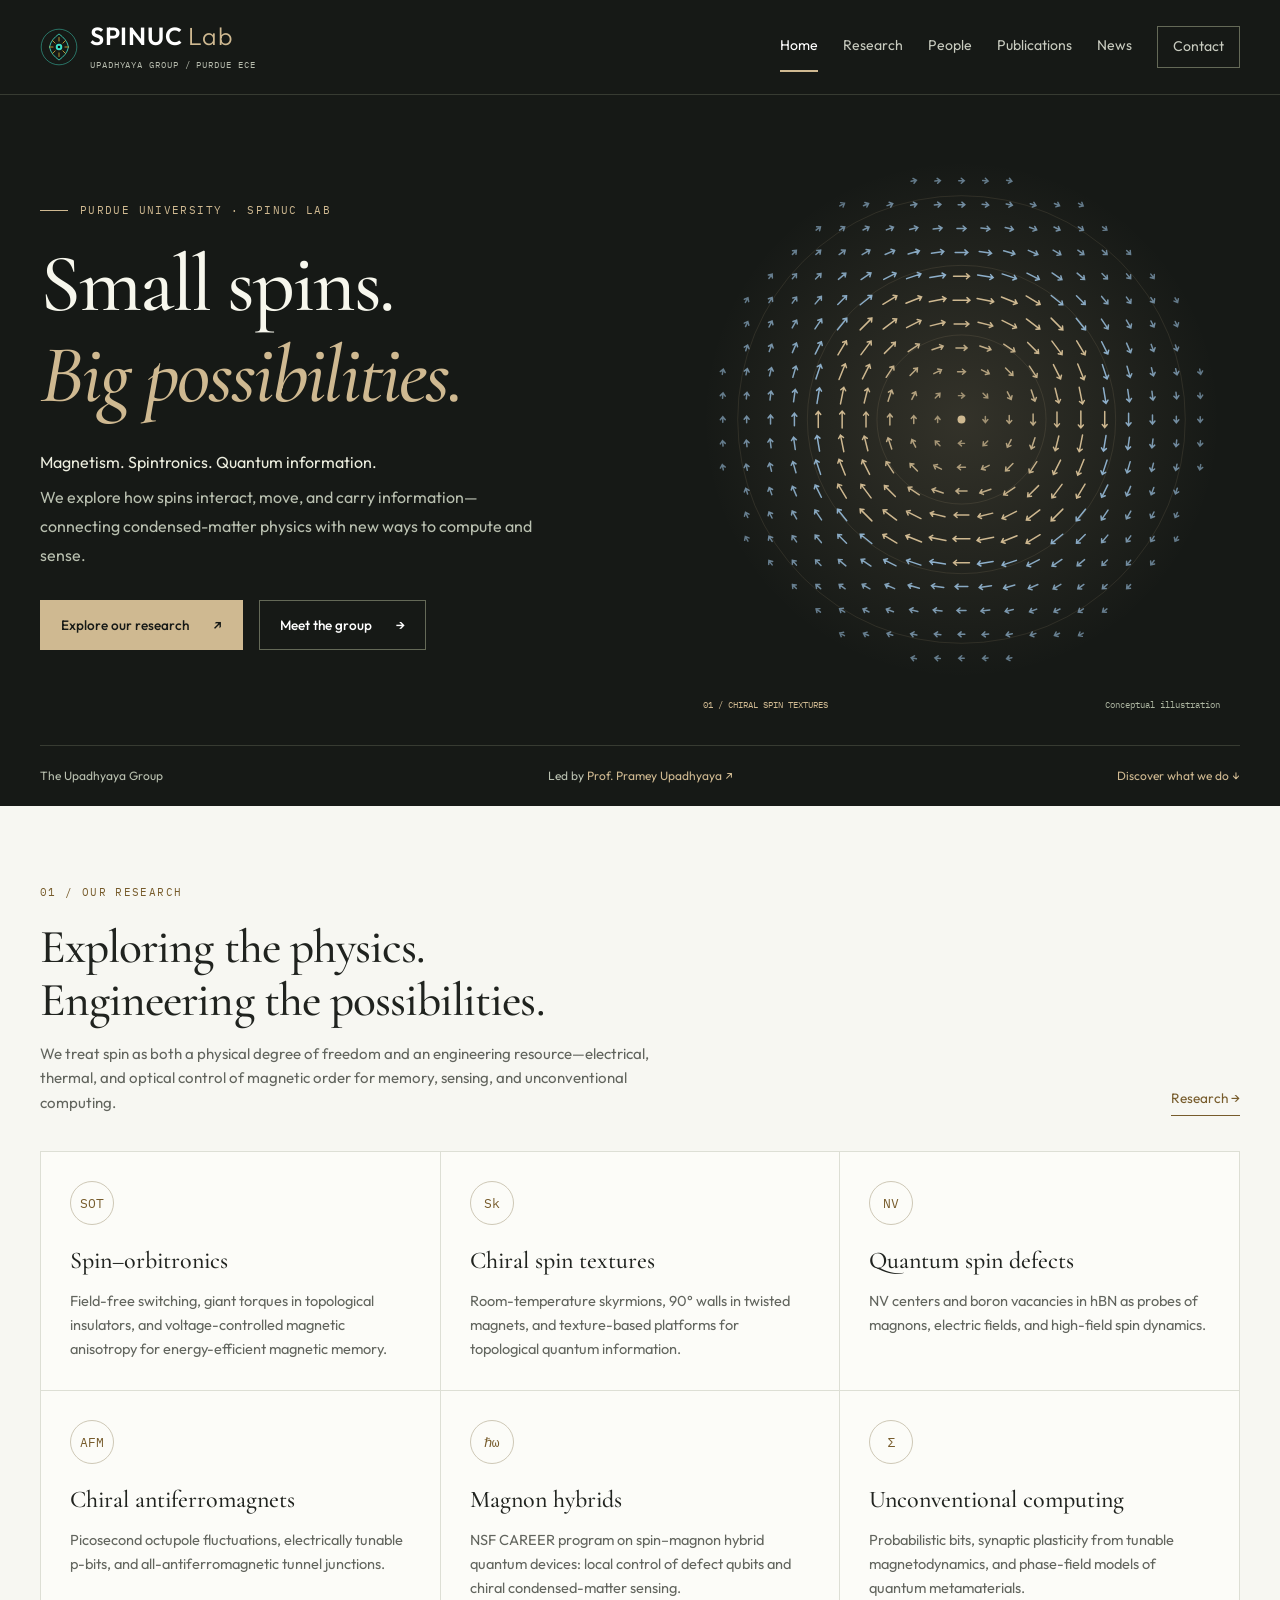
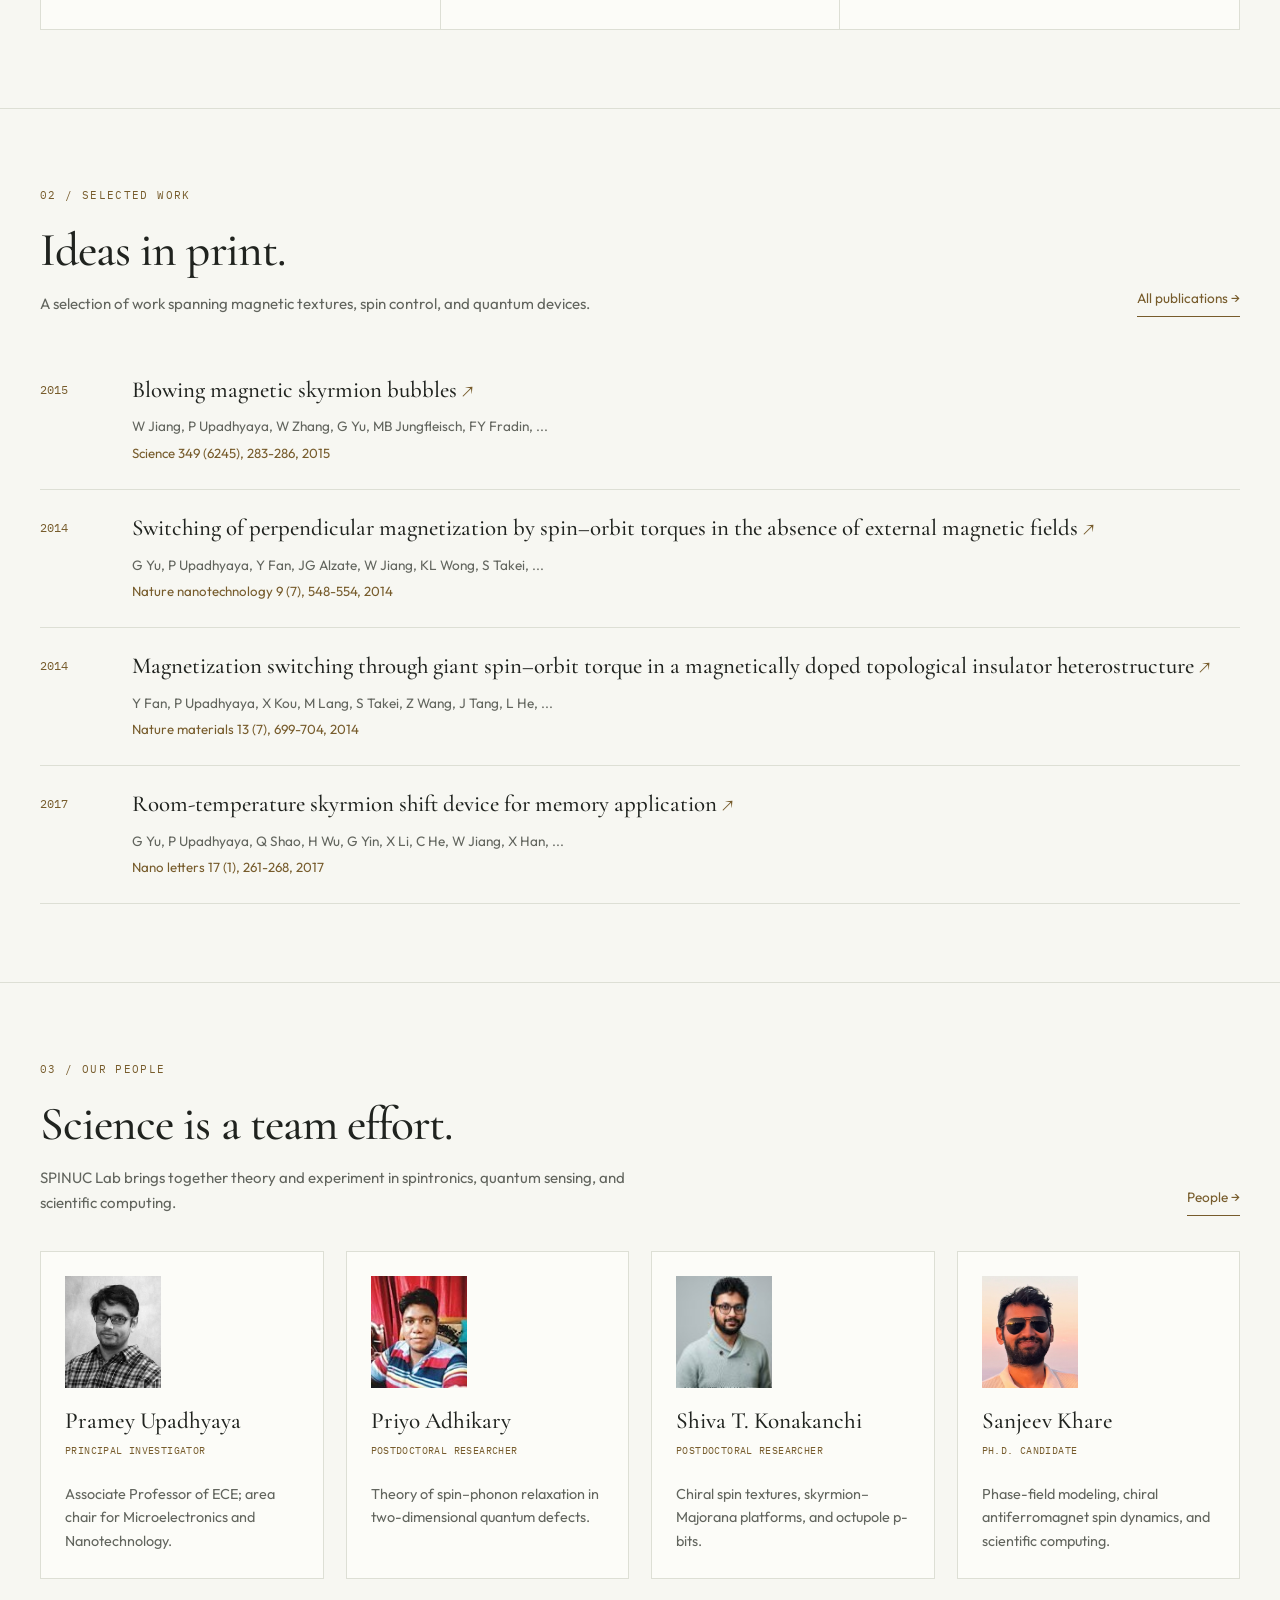
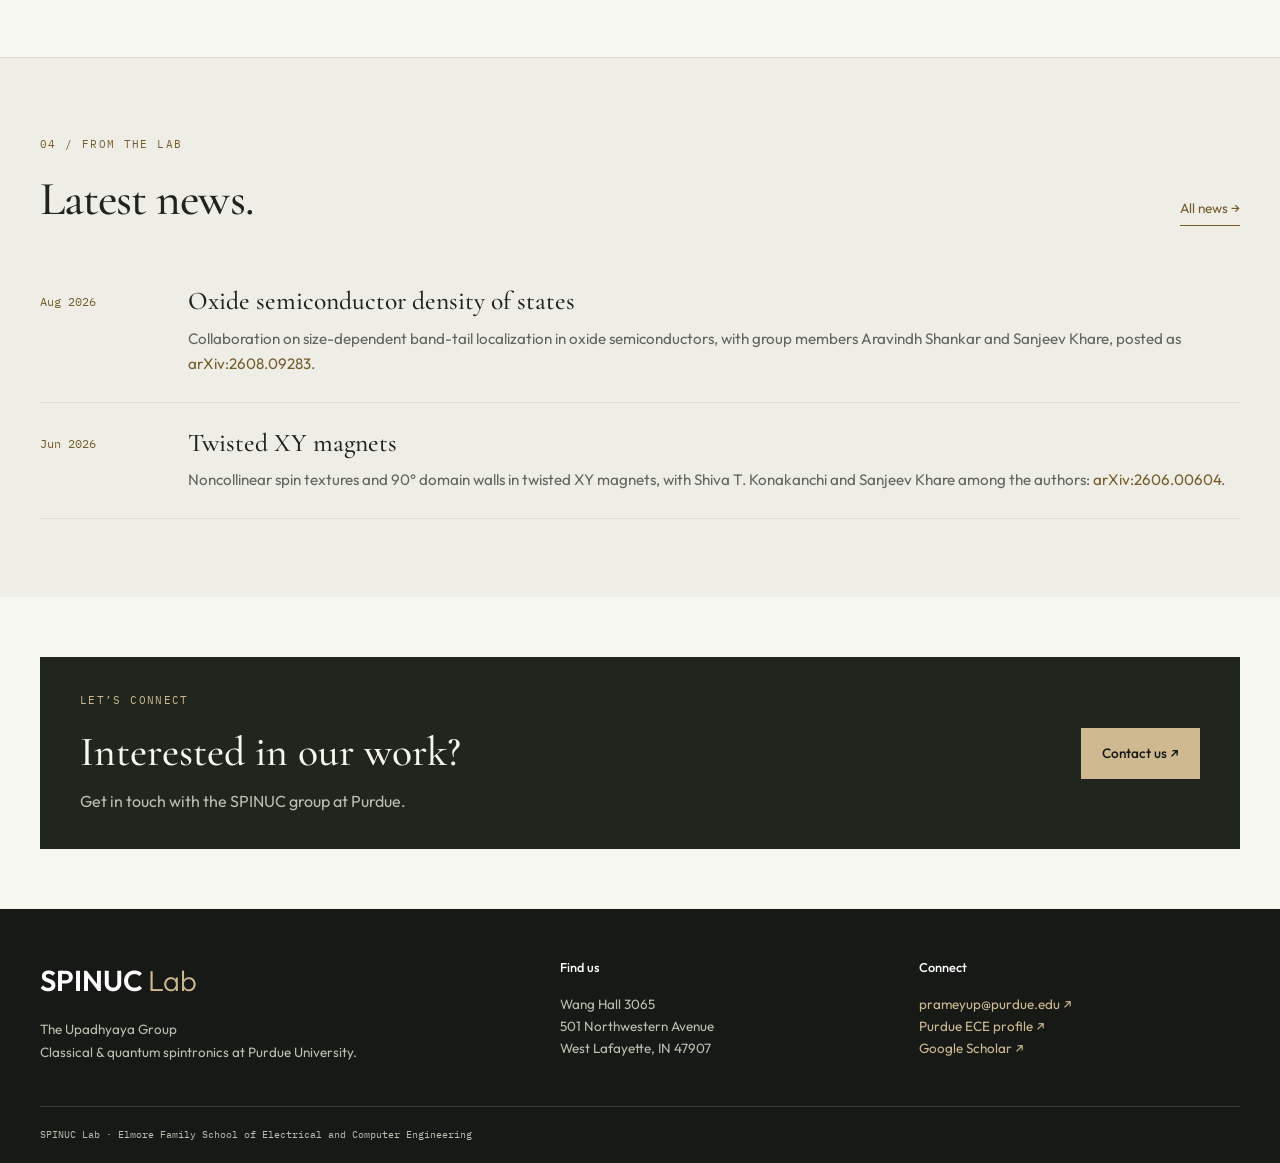
==== index.html @ d47f5a8d "Initial commit" ====
<!DOCTYPE html>
<html lang="en">
<head>
  <meta charset="UTF-8">
  <meta name="viewport" content="width=device-width, initial-scale=1">
  <title>SPINUC Lab · Quantum Spintronics | Purdue ECE</title>
  <meta name="description" content="SPINUC Lab, the research group of Prof. Pramey Upadhyaya at Purdue ECE: magnetism, classical and quantum spintronics, and next-generation information processing.">
  <link rel="icon" href="assets/img/favicon.svg" type="image/svg+xml">
  <link rel="preconnect" href="https://fonts.googleapis.com">
  <link rel="preconnect" href="https://fonts.gstatic.com" crossorigin>
  <link href="https://fonts.googleapis.com/css2?family=Cormorant+Garamond:ital,wght@0,500;0,600;1,500&family=IBM+Plex+Mono:wght@400;500&family=Outfit:wght@300;400;500;600&display=swap" rel="stylesheet">
  <link rel="stylesheet" href="assets/css/style.css">
</head>
<body>
  <a class="skip" href="#main">Skip to content</a>
  <header id="site-header" class="site-header"><nav class="nav" aria-label="Primary"><a class="brand" href="index.html" aria-label="SPINUC Lab home"><img src="assets/img/logo.svg" alt="" width="38" height="38"><span class="brand-text"><strong>SPINUC <span>Lab</span></strong><small>UPADHYAYA GROUP / PURDUE ECE</small></span></a><button class="nav-toggle" type="button" aria-label="Open menu" aria-controls="primary-links" aria-expanded="false" hidden>Menu <span aria-hidden="true">☰</span></button><ul id="primary-links" class="nav-links"><li><a href="index.html" class="active" aria-current="page">Home</a></li><li><a href="research.html">Research</a></li><li><a href="people.html">People</a></li><li><a href="publications.html">Publications</a></li><li><a href="news.html">News</a></li><li><a href="contact.html">Contact</a></li></ul></nav></header>

  <main id="main">
    <div class="hero-shell">
      <div class="wrap hero">
        <div class="hero-copy">
          <p class="kicker"><span class="kicker-line"></span> PURDUE UNIVERSITY · SPINUC LAB</p>
          <h1>Small spins.<br><em>Big possibilities.</em></h1>
          <p class="hero-subtitle">Magnetism. Spintronics. Quantum information.</p>
          <p class="lede">We explore how spins interact, move, and carry information—connecting condensed-matter physics with new ways to compute and sense.</p>
          <div class="hero-actions"><a class="btn btn-gold" href="research.html">Explore our research <span aria-hidden="true">↗</span></a><a class="btn btn-ghost" href="people.html">Meet the group <span aria-hidden="true">→</span></a></div>
        </div>
        <figure class="spin-figure"><img src="assets/img/spin-texture.svg" alt="" width="560" height="560"><figcaption><span>01 / CHIRAL SPIN TEXTURES</span><span>Conceptual illustration</span></figcaption></figure>
      </div>
      <div class="wrap hero-foot"><span>The Upadhyaya Group</span><span>Led by <a href="people.html">Prof. Pramey Upadhyaya ↗</a></span><a href="#directions">Discover what we do ↓</a></div>
    </div>

    <section id="directions">
      <div class="wrap">
        <div class="section-head">
          <div>
            <p class="kicker">01 / OUR RESEARCH</p><h2>Exploring the physics.<br>Engineering the possibilities.</h2>
            <p>We treat spin as both a physical degree of freedom and an engineering resource—electrical, thermal, and optical control of magnetic order for memory, sensing, and unconventional computing.</p>
          </div>
          <a href="research.html">Research →</a>
        </div>
        <div class="cards">
          <article class="card">
            <div class="icon-spin">SOT</div>
            <h3>Spin–orbitronics</h3>
            <p>Field-free switching, giant torques in topological insulators, and voltage-controlled magnetic anisotropy for energy-efficient magnetic memory.</p>
          </article>
          <article class="card">
            <div class="icon-spin">Sk</div>
            <h3>Chiral spin textures</h3>
            <p>Room-temperature skyrmions, 90° walls in twisted magnets, and texture-based platforms for topological quantum information.</p>
          </article>
          <article class="card">
            <div class="icon-spin">NV</div>
            <h3>Quantum spin defects</h3>
            <p>NV centers and boron vacancies in hBN as probes of magnons, electric fields, and high-field spin dynamics.</p>
          </article>
          <article class="card">
            <div class="icon-spin">AFM</div>
            <h3>Chiral antiferromagnets</h3>
            <p>Picosecond octupole fluctuations, electrically tunable p-bits, and all-antiferromagnetic tunnel junctions.</p>
          </article>
          <article class="card">
            <div class="icon-spin">ℏω</div>
            <h3>Magnon hybrids</h3>
            <p>NSF CAREER program on spin–magnon hybrid quantum devices: local control of defect qubits and chiral condensed-matter sensing.</p>
          </article>
          <article class="card">
            <div class="icon-spin">Σ</div>
            <h3>Unconventional computing</h3>
            <p>Probabilistic bits, synaptic plasticity from tunable magnetodynamics, and phase-field models of quantum metamaterials.</p>
          </article>
        </div>
      </div>
    </section>

    <section>
      <div class="wrap">
        <div class="section-head">
          <div>
            <p class="kicker">02 / SELECTED WORK</p><h2>Ideas in print.</h2>
            <p>A selection of work spanning magnetic textures, spin control, and quantum devices.</p>
          </div>
          <a href="publications.html">All publications →</a>
        </div>
        <div id="featured-pubs"></div><noscript><p><a href="https://scholar.google.com/citations?user=DYFmIkUAAAAJ&amp;hl=en">Read publications on Google Scholar ↗</a></p></noscript>
      </div>
    </section>

    <section>
      <div class="wrap">
        <div class="section-head">
          <div>
            <p class="kicker">03 / OUR PEOPLE</p><h2>Science is a team effort.</h2>
            <p>SPINUC Lab brings together theory and experiment in spintronics, quantum sensing, and scientific computing.</p>
          </div>
          <a href="people.html">People →</a>
        </div>
        <div class="people-grid">
          <article class="person">
            <div class="avatar"><img src="assets/img/people/pramey-upadhyaya.jpg" alt="Pramey Upadhyaya" loading="lazy" width="320" height="320"></div>
            <h3>Pramey Upadhyaya</h3>
            <div class="role">Principal investigator</div>
            <p>Associate Professor of ECE; area chair for Microelectronics and Nanotechnology.</p>
          </article>
          <article class="person">
            <div class="avatar"><img src="assets/img/people/priyo-adhikary.jpg" alt="Priyo Adhikary" loading="lazy" width="320" height="320"></div>
            <h3>Priyo Adhikary</h3>
            <div class="role">Postdoctoral researcher</div>
            <p>Theory of spin–phonon relaxation in two-dimensional quantum defects.</p>
          </article>
          <article class="person">
            <div class="avatar"><img src="assets/img/people/shiva-konakanchi.jpg" alt="Shiva T. Konakanchi" loading="lazy" width="320" height="320"></div>
            <h3>Shiva T. Konakanchi</h3>
            <div class="role">Postdoctoral researcher</div>
            <p>Chiral spin textures, skyrmion–Majorana platforms, and octupole p-bits.</p>
          </article>
          <article class="person">
        <div class="avatar"><img src="assets/img/people/sanjeev-khare.jpg" alt="Sanjeev Khare" loading="lazy" width="320" height="320"></div>
        <h3>Sanjeev Khare</h3>
        <div class="role">Ph.D. candidate</div>
        <p>Phase-field modeling, chiral antiferromagnet spin dynamics, and scientific computing.</p>
      </article>
        </div>
      </div>
    </section>
    <section class="news-section"><div class="wrap"><div class="section-head"><div><p class="kicker">04 / FROM THE LAB</p><h2>Latest news.</h2></div><a href="news.html">All news →</a></div><div class="timeline"><article class="news-item">
        <time datetime="2026-08">Aug 2026</time>
        <div>
          <h3>Oxide semiconductor density of states</h3>
          <p>Collaboration on size-dependent band-tail localization in oxide semiconductors, with group members Aravindh Shankar and Sanjeev Khare, posted as <a href="https://arxiv.org/abs/2608.09283" target="_blank" rel="noopener">arXiv:2608.09283</a>.</p>
        </div>
      </article><article class="news-item">
        <time datetime="2026-06">Jun 2026</time>
        <div>
          <h3>Twisted XY magnets</h3>
          <p>Noncollinear spin textures and 90° domain walls in twisted XY magnets, with Shiva T. Konakanchi and Sanjeev Khare among the authors: <a href="https://arxiv.org/abs/2606.00604" target="_blank" rel="noopener">arXiv:2606.00604</a>.</p>
        </div>
      </article></div></div></section>
    <div class="wrap contact-banner"><div><p class="kicker">LET’S CONNECT</p><h2>Interested in our work?</h2><p>Get in touch with the SPINUC group at Purdue.</p></div><a class="btn btn-gold" href="contact.html">Contact us ↗</a></div>
  </main>

  <footer id="site-footer" class="site-footer"><div class="wrap footer-grid"><div><a class="footer-brand" href="index.html">SPINUC<span>Lab</span></a><p>The Upadhyaya Group<br>Classical &amp; quantum spintronics at Purdue University.</p></div><div><h4>Find us</h4><p>Wang Hall 3065<br>501 Northwestern Avenue<br>West Lafayette, IN 47907</p></div><div><h4>Connect</h4><a href="mailto:prameyup@purdue.edu">prameyup@purdue.edu ↗</a><br><a href="https://engineering.purdue.edu/ECE/People/ptProfile?resource_id=182798">Purdue ECE profile ↗</a><br><a href="https://scholar.google.com/citations?user=DYFmIkUAAAAJ&amp;hl=en">Google Scholar ↗</a></div></div><div class="wrap footer-bottom">SPINUC Lab · Elmore Family School of Electrical and Computer Engineering</div></footer>
  <script src="assets/js/publications.js"></script>
  <script src="assets/js/site.js"></script>
  <script>
    document.addEventListener("DOMContentLoaded", () => {
      renderPublications("featured-pubs", { limit: 4, sort: "cited" });
    });
  </script>
</body>
</html>
---- assets/css/style.css ----
:root {
    --gold: #cfb991;
    --gold-dark: #775c2c;
    --ink: #20231f;
    --muted: #62655e;
    --paper: #f7f7f2;
    --line: #dddfd5;
    --font: 'Outfit', system-ui, sans-serif;
    --serif: 'Cormorant Garamond', Georgia, serif;
    --mono: 'IBM Plex Mono', monospace;
    --max: 1200px;
}
*, *::before, *::after { box-sizing: border-box; }
html { scroll-behavior: smooth; scroll-padding-top: 110px; }
body { margin: 0; background: var(--paper); color: var(--ink); font-family: var(--font); line-height: 1.65; }
img { display: block; max-width: 100%; }
a { color: var(--gold-dark); text-decoration: none; text-underline-offset: 4px; }
a:hover { text-decoration: underline; }
button, input, select { font: inherit; }
button { cursor: pointer; }
:focus-visible { outline: 3px solid #2875a0; outline-offset: 5px; }
.skip { position: fixed; top: 10px; left: 10px; padding: 10px 18px; background: var(--gold); color: #161916; z-index: 100; transform: translateY(-180%); }
.skip:focus { transform: none; }
.wrap { width: min(var(--max), calc(100% - 80px)); margin-inline: auto; }
.site-header { position: sticky; top: 0; z-index: 50; background: #161916; color: #fff; border-bottom: 1px solid #373b32; }
.nav { width: min(var(--max), calc(100% - 80px)); min-height: 94px; margin-inline: auto; display: flex; align-items: center; justify-content: space-between; gap: 24px; }
.brand { display: flex; gap: 12px; align-items: center; color: #fff; }
.brand:hover { text-decoration: none; }
.brand img { width: 38px; height: 38px; }
.brand-text { display: flex; flex-direction: column; }
.brand-text strong { font-size: 1.55rem; font-weight: 600; letter-spacing: .03em; line-height: 1.2; }
.brand-text strong span { color: var(--gold); font-weight: 300; }
.brand-text small { color: #b6bbad; font-family: var(--mono); font-size: .57rem; letter-spacing: .1em; margin-top: 7px; }
.nav-links { list-style: none; padding: 0; margin: 0; display: flex; align-items: center; gap: 25px; }
.nav-links a { display: block; padding: 12px 0; color: #c8cbbf; font-size: .88rem; border-bottom: 2px solid transparent; }
.nav-links a.active, .nav-links a:hover { color: #fff; border-bottom-color: var(--gold); text-decoration: none; }
.nav-links li:last-child a { border: 1px solid #646957; padding: 8px 15px; }
.nav-toggle { display: none; background: transparent; color: #fff; padding: 10px 12px; border: 1px solid #727765; gap: 12px; }
.hero-shell { background: #161916; color: #f7f7ed; }
.hero { display: grid; grid-template-columns: 1.12fr 1fr; align-items: center; gap: 20px; padding-top: 46px; padding-bottom: 34px; }
.kicker { font: .66rem/1.7 var(--mono); letter-spacing: .13em; color: var(--gold-dark); text-transform: uppercase; margin: 0 0 19px; }
.hero .kicker { color: var(--gold); display: flex; align-items: center; gap: 12px; }
.kicker-line { width: 28px; height: 1px; background: var(--gold); }
h1, h2, h3 { font-family: var(--serif); font-weight: 500; line-height: 1.12; }
.hero h1 { font-size: clamp(3.7rem, 6.4vw, 5.8rem); letter-spacing: -.025em; margin: 0 0 27px; }
.hero h1 em { color: var(--gold); font-weight: 500; }
.hero-subtitle { font-size: 1rem; margin-bottom: 8px; color: #edeedf; }
.lede { max-width: 46ch; color: #b9c0b0; font-size: 1rem; line-height: 1.8; margin: 0; }
.hero-actions { display: flex; flex-wrap: wrap; gap: 16px; margin-top: 30px; }
.btn { display: inline-flex; gap: 24px; align-items: center; justify-content: space-between; padding: 13px 20px; font-size: .85rem; font-weight: 500; border: 1px solid transparent; transition: background .15s; }
.btn:hover { text-decoration: none; }
.btn-gold { background: var(--gold); color: #161916; }
.btn-gold:hover { background: #e2cda6; color: #161916; }
.btn-ghost { border-color: #646957; color: #fff; }
.btn-ghost:hover { background: #2e3429; color: #fff; }
.spin-figure { margin: 0; position: relative; }
.spin-figure img { width: 100%; height: auto; }
.spin-figure figcaption { display: flex; justify-content: space-between; gap: 12px; font: .55rem/1.5 var(--mono); color: #acb5a0; padding: 0 20px; }
.spin-figure figcaption span:first-child { color: var(--gold); }
.hero-foot { display: flex; justify-content: space-between; gap: 20px; border-top: 1px solid #373b32; padding: 20px 0; color: #b9c0b0; font-size: .75rem; }
.hero-foot a { color: var(--gold); }
section { padding: 78px 0; }
section + section { border-top: 1px solid var(--line); }
.section-head { display: flex; align-items: flex-end; justify-content: space-between; gap: 32px; margin-bottom: 35px; }
.section-head h2 { font-size: clamp(2.2rem, 3.7vw, 3.2rem); margin: 0; letter-spacing: -.02em; }
.section-head p:not(.kicker) { max-width: 64ch; color: var(--muted); font-size: .94rem; margin-bottom: 0; }
.section-head > a { flex-shrink: 0; font-size: .85rem; border-bottom: 1px solid var(--gold-dark); padding-bottom: 6px; }
.cards { display: grid; grid-template-columns: repeat(3, 1fr); gap: 0; border-top: 1px solid var(--line); border-left: 1px solid var(--line); }
.card { padding: 29px; background: #fcfcf8; border: 1px solid var(--line); }
.cards .card { border-top: 0; border-left: 0; }
.icon-spin { display: grid; place-items: center; width: 44px; height: 44px; border: 1px solid #cec8b6; font: .8rem var(--mono); color: var(--gold-dark); margin-bottom: 23px; border-radius: 50%; }
.card h3 { font-size: 1.5rem; margin: 0 0 14px; }
.card p { font-size: .91rem; color: var(--muted); margin: 0; }
.people-grid { display: grid; grid-template-columns: repeat(3, 1fr); gap: 22px; }
#main:not(.wrap) .people-grid { grid-template-columns: repeat(4, 1fr); }
.person { padding: 24px; background: #fcfcf8; border: 1px solid var(--line); display: flex; flex-direction: column; }
.avatar { width: 96px; height: 112px; margin-bottom: 20px; overflow: hidden; background: #e8e5dc; display: grid; place-items: center; font: 2rem var(--serif); }
.avatar img { width: 100%; height: 100%; object-fit: cover; object-position: center 20%; }
.person h3 { font-size: 1.45rem; margin: 0 0 9px; }
.role { color: var(--gold-dark); font: .61rem/1.6 var(--mono); text-transform: uppercase; letter-spacing: .04em; margin-bottom: 10px; }
.person p { color: var(--muted); font-size: .9rem; flex: 1; margin-bottom: 0; }
.links { display: flex; flex-wrap: wrap; gap: 8px 15px; font-size: .8rem; margin-top: 20px; }
.pi-banner { display: grid; grid-template-columns: 190px 1fr; gap: 38px; background: #eeeee5; border: 1px solid var(--line); padding: 35px; margin: 25px 0 50px; align-items: start; }
.pi-banner .avatar { width: 190px; height: 230px; margin: 0; }
.pi-banner h2 { font-size: 2.3rem; }
.pi-banner p { font-size: .95rem; }
.meta { color: var(--muted); }
.page-hero { padding: 58px 0 35px; border-bottom: 1px solid var(--line); margin-bottom: 32px; }
.page-hero h1 { font-size: clamp(3rem, 5vw, 4.7rem); margin: 0 0 16px; letter-spacing: -.025em; }
.page-hero p:not(.kicker) { color: var(--muted); max-width: 75ch; }
.page-hero + section { padding-top: 12px; }
.group-label { font: .7rem var(--mono); color: var(--gold-dark); text-transform: uppercase; letter-spacing: .12em; margin: 40px 0 22px; }
.alumni { display: grid; gap: 15px; }
.alumni-item { padding: 25px; border: 1px solid var(--line); display: grid; grid-template-columns: 1fr auto; gap: 20px; background: #fcfcf8; }
.alumni-item h3 { font-size: 1.5rem; margin: 0 0 10px; }
.alumni-item p { color: var(--muted); font-size: .94rem; }
.when { font: .75rem var(--mono); color: var(--gold-dark); }
.publication-tools { display: grid; grid-template-columns: 1fr 170px 190px; gap: 18px; margin-bottom: 25px; }
.publication-tools label { display: block; font-size: .77rem; font-weight: 500; margin-bottom: 7px; }
.publication-tools input, .publication-tools select { width: 100%; padding: 12px; min-height: 48px; border: 1px solid #a4a999; background: #fcfcf8; color: var(--ink); border-radius: 0; }
.filters { display: flex; flex-wrap: wrap; gap: 8px; margin-bottom: 20px; }
.filter { padding: 9px 14px; border: 1px solid #a4a999; background: transparent; color: #55594e; font-size: .8rem; }
.filter.active { background: #20251d; color: #fff; border-color: #20251d; }
.filter:hover { border-color: var(--gold-dark); }
.result-count { color: var(--muted); font: .73rem var(--mono); }
.pub { display: grid; grid-template-columns: 72px 1fr; gap: 20px; border-bottom: 1px solid var(--line); padding: 24px 0; }
.year { font: .75rem/1.5 var(--mono); color: var(--gold-dark); padding-top: 5px; }
.pub h3 { font-size: 1.43rem; margin: 0 0 10px; line-height: 1.3; }
.pub h3 a { color: var(--ink); }
.pub-arrow { color: var(--gold-dark); white-space: nowrap; }
.authors { color: var(--muted); font-size: .85rem; }
.venue { color: var(--gold-dark); font-size: .83rem; margin-top: 5px; }
.empty-state { padding: 35px; background: #eeeee5; }
.empty-state h3 { margin-top: 0; }
.timeline { display: grid; }
.news-item { display: grid; grid-template-columns: 120px 1fr; gap: 28px; padding: 26px 0; border-bottom: 1px solid var(--line); }
.news-item time { font: .73rem var(--mono); color: var(--gold-dark); padding-top: 7px; }
.news-item h3 { font-size: 1.6rem; margin: 0 0 10px; }
.news-item p { margin: 0; font-size: .95rem; color: var(--muted); }
.news-section { background: #eeeeE6; }
.contact-banner { margin-block: 60px; padding: 35px 40px; display: flex; align-items: center; justify-content: space-between; gap: 25px; background: #20251d; color: #f7f7ed; }
.contact-banner .kicker { color: var(--gold); }
.contact-banner h2 { font-size: 2.6rem; margin: 0 0 12px; }
.contact-banner p:not(.kicker) { color: #b9c0b0; margin: 0; }
.contact-grid, .split { display: grid; grid-template-columns: 1fr 1fr; gap: 25px; }
.info-block { background: #fcfcf8; border: 1px solid var(--line); padding: 30px; }
.info-block h3 { font-size: 1.8rem; margin: 0 0 20px; }
.info-block p, .clean { color: var(--muted); font-size: .94rem; }
.clean { padding-left: 20px; }
.clean li { margin-bottom: 15px; }
.site-footer { background: #161916; color: #b9c0b0; margin-top: 60px; padding: 48px 0 0; font-size: .84rem; }
.footer-grid { display: grid; grid-template-columns: 1.5fr 1fr 1fr; gap: 38px; padding-bottom: 30px; }
.footer-brand { font-size: 1.8rem; color: #fff !important; font-weight: 600; }
.footer-brand span { color: var(--gold); font-weight: 300; margin-left: 5px; }
.site-footer h4 { color: #fff; font-weight: 500; font-size: .8rem; margin: 0 0 14px; }
.site-footer a { color: var(--gold); }
.footer-bottom { border-top: 1px solid #373b32; padding: 20px 0; font: .6rem/1.7 var(--mono); }
@media (max-width: 1100px) {
    .nav-links { gap: 17px; }
    .brand-text small { font-size: .5rem; }
    .hero h1 { font-size: 4.6rem; }
    #main:not(.wrap) .people-grid { grid-template-columns: repeat(2, 1fr); }
}
@media (max-width: 900px) {
    .wrap, .nav { width: calc(100% - 44px); }
    .nav { min-height: 80px; flex-wrap: wrap; gap: 0; }
    .nav-links { width: 100%; flex-wrap: wrap; padding: 12px 0; justify-content: flex-start; }
    .js .nav-toggle:not([hidden]) { display: flex; }
    .js .nav-links { display: none; }
    .js .nav-links.open { display: flex; flex-direction: column; align-items: stretch; gap: 0; }
    .nav-links a { padding: 12px; }
    .hero { grid-template-columns: 1fr 1fr; padding-top: 40px; gap: 0; }
    .hero h1 { font-size: 3.5rem; }
    .hero-subtitle { font-size: .92rem; }
    .lede { font-size: .94rem; }
    .spin-figure figcaption { flex-direction: column; }
    .hero-foot { font-size: .66rem; }
    .cards, .people-grid { grid-template-columns: repeat(2, 1fr); }
    .publication-tools { grid-template-columns: 1fr 1fr; }
    .search-field { grid-column: 1 / -1; }
    .pi-banner { grid-template-columns: 140px 1fr; gap: 25px; padding: 25px; }
    .pi-banner .avatar { width: 140px; height: 170px; }
}
@media (max-width: 600px) {
    .hero { grid-template-columns: 1fr; padding-top: 45px; padding-bottom: 25px; }
    .hero h1 { font-size: clamp(3rem, 11.5vw, 4rem); }
    .hero .kicker { font-size: .6rem; }
    .hero-actions { gap: 10px; }
    .btn { padding: 12px 15px; gap: 15px; }
    .spin-figure { max-width: 360px; width: 100%; margin: 15px auto 0; }
    .spin-figure figcaption { flex-direction: row; padding-inline: 0; }
    .hero-foot { flex-wrap: wrap; gap: 8px 20px; padding: 18px 0; }
    .hero-foot > a { width: 100%; margin-top: 4px; }
    section { padding: 48px 0; }
    .section-head { flex-direction: column; align-items: flex-start; gap: 20px; }
    .section-head h2 { font-size: 2.35rem; }
    .cards, .people-grid, #main:not(.wrap) .people-grid, .contact-grid, .split, .footer-grid, .pi-banner { grid-template-columns: 1fr; }
    .pi-banner .avatar { width: 150px; height: 180px; }
    .card, .person, .info-block { padding: 23px; }
    .alumni-item { grid-template-columns: 1fr; }
    .pub { grid-template-columns: 1fr; gap: 8px; }
    .pub h3 { font-size: 1.35rem; }
    .news-item { grid-template-columns: 1fr; gap: 12px; }
    .contact-banner { flex-direction: column; align-items: flex-start; padding: 28px; margin-block: 40px; }
    .contact-banner h2 { font-size: 2.2rem; }
    .publication-tools { gap: 12px; grid-template-columns: 1fr 1fr; }
    .publication-tools > div { min-width: 0; }
    .filter { font-size: .75rem; padding: 9px 12px; }
    .page-hero { padding-top: 40px; }
    .footer-grid { gap: 22px; }
}
@media (prefers-reduced-motion: reduce) {
    html { scroll-behavior: auto; }
    *, *::before, *::after { transition: none !important; animation: none !important; }
}
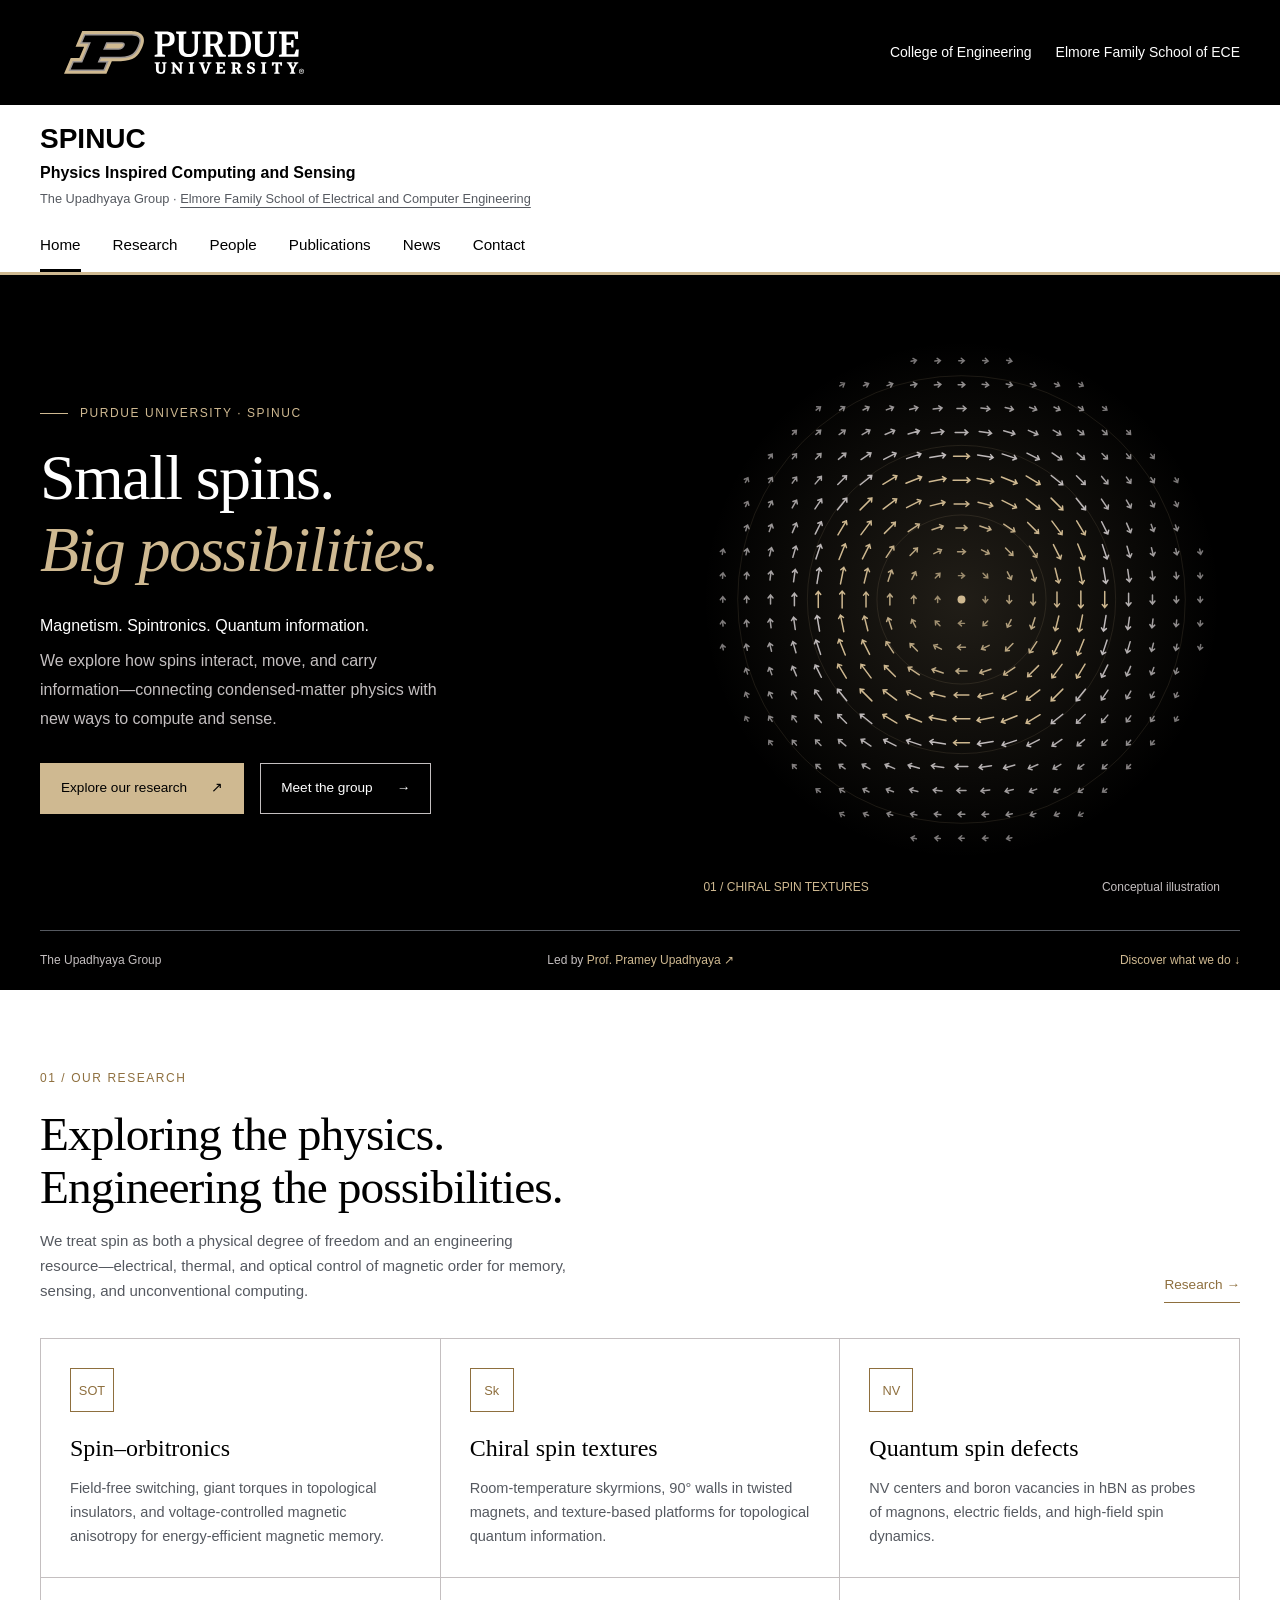
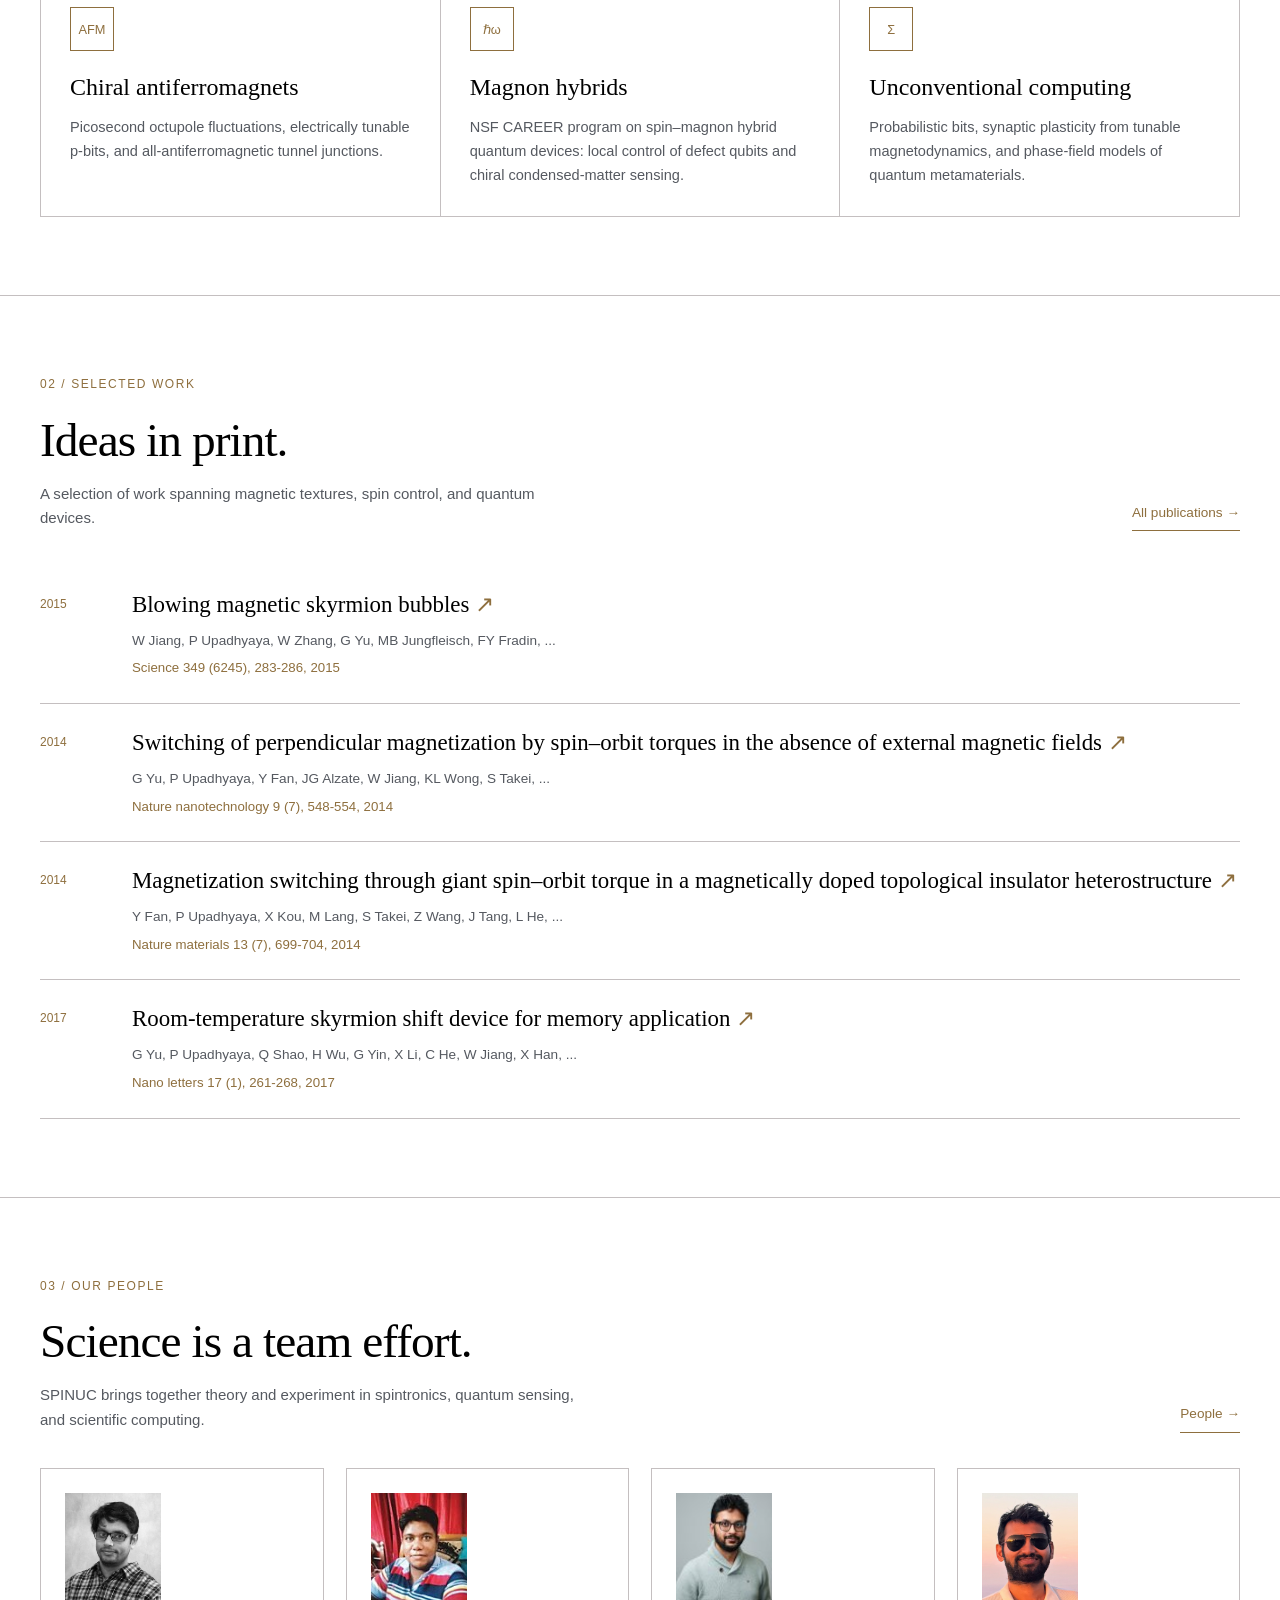
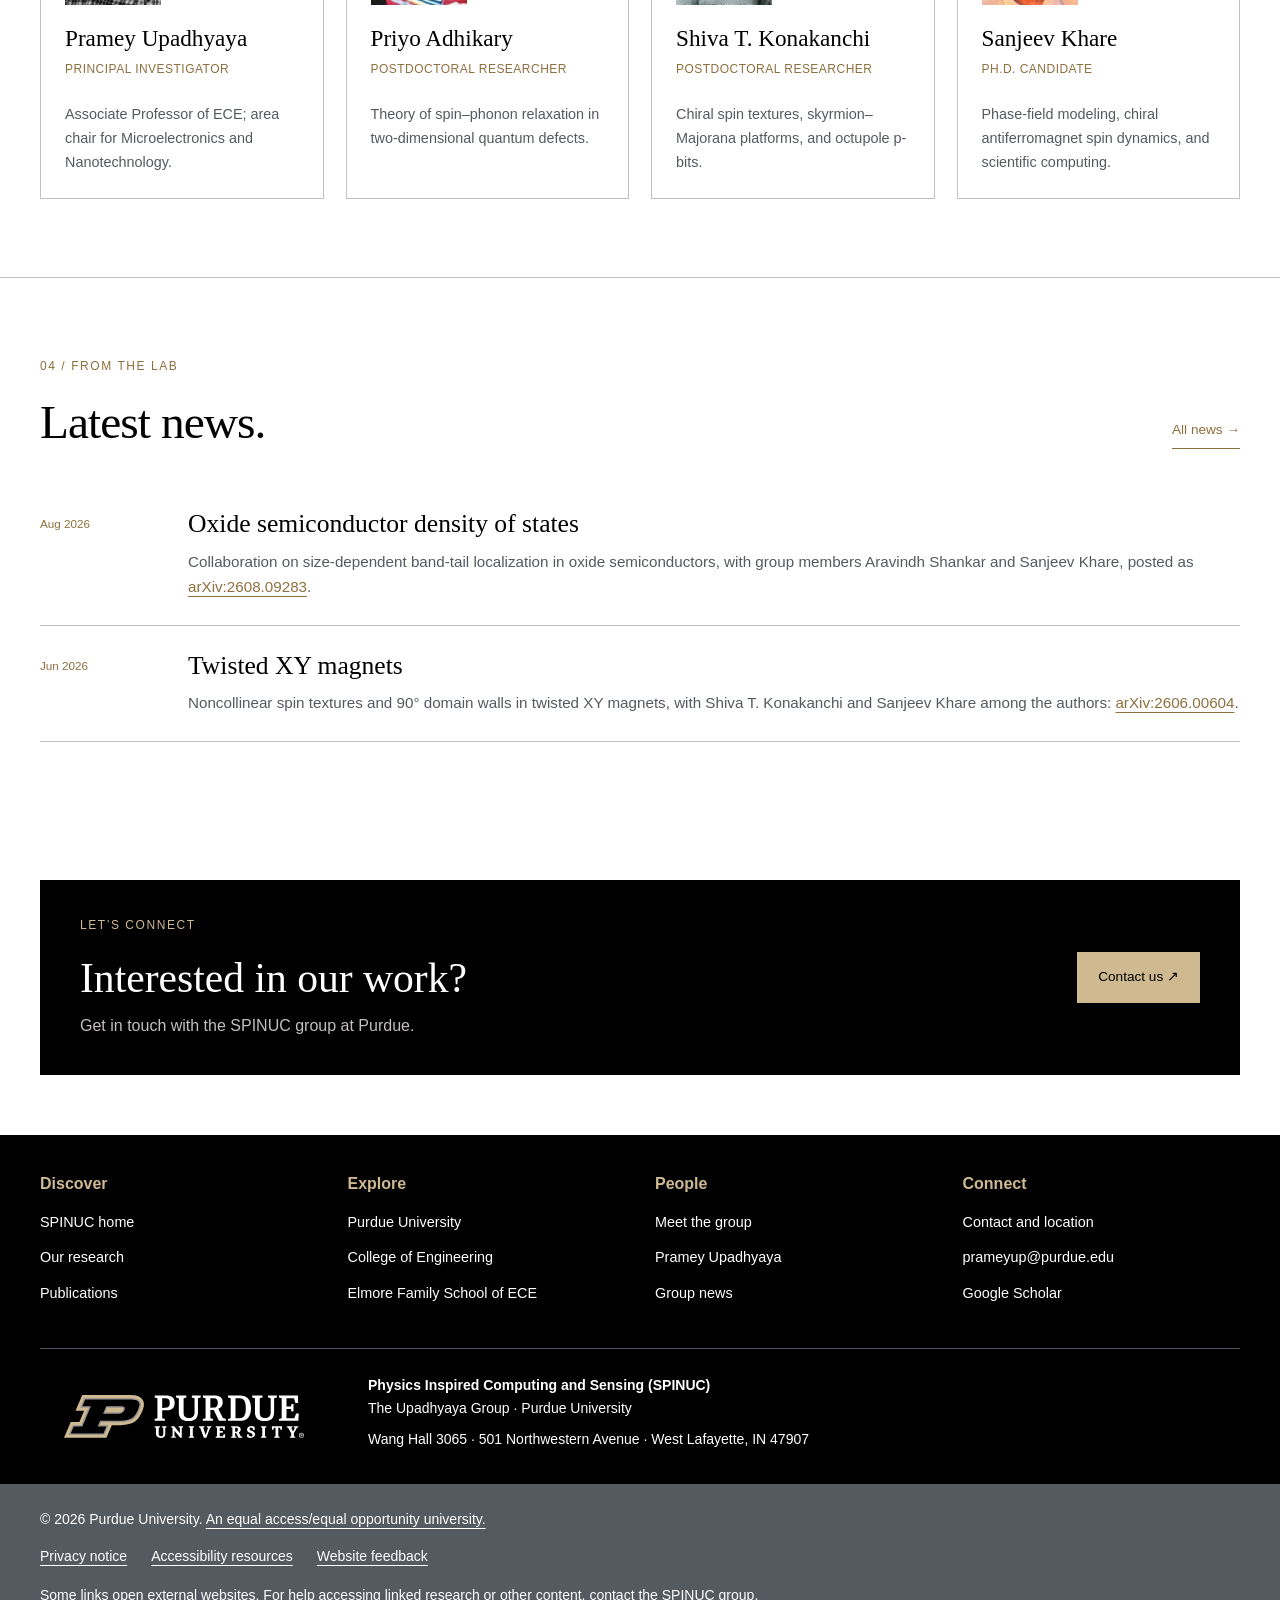
==== commit 37dfff4f: "Apply Purdue identity across all six SPINUC pages with official logo assets, accessible gold-and-bla" ====
--- a/index.html
+++ b/index.html
@@ -3,23 +3,22 @@
 <head>
   <meta charset="UTF-8">
   <meta name="viewport" content="width=device-width, initial-scale=1">
-  <title>SPINUC Lab · Quantum Spintronics | Purdue ECE</title>
-  <meta name="description" content="SPINUC Lab, the research group of Prof. Pramey Upadhyaya at Purdue ECE: magnetism, classical and quantum spintronics, and next-generation information processing.">
-  <link rel="icon" href="assets/img/favicon.svg" type="image/svg+xml">
-  <link rel="preconnect" href="https://fonts.googleapis.com">
-  <link rel="preconnect" href="https://fonts.gstatic.com" crossorigin>
-  <link href="https://fonts.googleapis.com/css2?family=Cormorant+Garamond:ital,wght@0,500;0,600;1,500&family=IBM+Plex+Mono:wght@400;500&family=Outfit:wght@300;400;500;600&display=swap" rel="stylesheet">
+  <title>Physics Inspired Computing and Sensing (SPINUC) | Purdue University</title>
+  <meta name="description" content="Physics Inspired Computing and Sensing (SPINUC), the research group of Prof. Pramey Upadhyaya at Purdue University: magnetism, spintronics, computing, and sensing.">
+  <link rel="icon" href="assets/img/favicon.ico">
   <link rel="stylesheet" href="assets/css/style.css">
+  <script src="assets/js/brand-fonts.js"></script>
 </head>
 <body>
   <a class="skip" href="#main">Skip to content</a>
-  <header id="site-header" class="site-header"><nav class="nav" aria-label="Primary"><a class="brand" href="index.html" aria-label="SPINUC Lab home"><img src="assets/img/logo.svg" alt="" width="38" height="38"><span class="brand-text"><strong>SPINUC <span>Lab</span></strong><small>UPADHYAYA GROUP / PURDUE ECE</small></span></a><button class="nav-toggle" type="button" aria-label="Open menu" aria-controls="primary-links" aria-expanded="false" hidden>Menu <span aria-hidden="true">☰</span></button><ul id="primary-links" class="nav-links"><li><a href="index.html" class="active" aria-current="page">Home</a></li><li><a href="research.html">Research</a></li><li><a href="people.html">People</a></li><li><a href="publications.html">Publications</a></li><li><a href="news.html">News</a></li><li><a href="contact.html">Contact</a></li></ul></nav></header>
+  <div class="university-header"><div class="wrap university-header-inner"><a class="purdue-logo" href="https://www.purdue.edu/" aria-label="Purdue University home"><img src="assets/img/purdue-university-reverse.svg" alt="Purdue University" width="240" height="43"></a><nav class="university-links" aria-label="Purdue University"><a href="https://engineering.purdue.edu/Engr">College of Engineering</a><a href="https://engineering.purdue.edu/ECE">Elmore Family School of ECE</a></nav></div></div>
+  <header id="site-header" class="site-header"><div class="wrap site-identity"><div><a class="site-title" href="index.html" aria-label="SPINUC home">SPINUC</a><p class="site-full-name">Physics Inspired Computing and Sensing</p><p class="site-affiliation">The Upadhyaya Group · <a href="https://engineering.purdue.edu/ECE">Elmore Family School of Electrical and Computer Engineering</a></p></div><button class="nav-toggle" type="button" aria-label="Open menu" aria-controls="primary-links" aria-expanded="false" hidden>Menu <span aria-hidden="true">☰</span></button></div><nav class="nav wrap" aria-label="Primary"><ul id="primary-links" class="nav-links"><li><a href="index.html" class="active" aria-current="page">Home</a></li><li><a href="research.html">Research</a></li><li><a href="people.html">People</a></li><li><a href="publications.html">Publications</a></li><li><a href="news.html">News</a></li><li><a href="contact.html">Contact</a></li></ul></nav></header>
 
-  <main id="main">
+  <main id="main" tabindex="-1">
     <div class="hero-shell">
       <div class="wrap hero">
         <div class="hero-copy">
-          <p class="kicker"><span class="kicker-line"></span> PURDUE UNIVERSITY · SPINUC LAB</p>
+          <p class="kicker"><span class="kicker-line"></span> PURDUE UNIVERSITY · SPINUC</p>
           <h1>Small spins.<br><em>Big possibilities.</em></h1>
           <p class="hero-subtitle">Magnetism. Spintronics. Quantum information.</p>
           <p class="lede">We explore how spins interact, move, and carry information—connecting condensed-matter physics with new ways to compute and sense.</p>
@@ -92,7 +91,7 @@
         <div class="section-head">
           <div>
             <p class="kicker">03 / OUR PEOPLE</p><h2>Science is a team effort.</h2>
-            <p>SPINUC Lab brings together theory and experiment in spintronics, quantum sensing, and scientific computing.</p>
+            <p>SPINUC brings together theory and experiment in spintronics, quantum sensing, and scientific computing.</p>
           </div>
           <a href="people.html">People →</a>
         </div>
@@ -116,11 +115,11 @@
             <p>Chiral spin textures, skyrmion–Majorana platforms, and octupole p-bits.</p>
           </article>
           <article class="person">
-        <div class="avatar"><img src="assets/img/people/sanjeev-khare.jpg" alt="Sanjeev Khare" loading="lazy" width="320" height="320"></div>
-        <h3>Sanjeev Khare</h3>
-        <div class="role">Ph.D. candidate</div>
-        <p>Phase-field modeling, chiral antiferromagnet spin dynamics, and scientific computing.</p>
-      </article>
+            <div class="avatar"><img src="assets/img/people/sanjeev-khare.jpg" alt="Sanjeev Khare" loading="lazy" width="320" height="320"></div>
+            <h3>Sanjeev Khare</h3>
+            <div class="role">Ph.D. candidate</div>
+            <p>Phase-field modeling, chiral antiferromagnet spin dynamics, and scientific computing.</p>
+          </article>
         </div>
       </div>
     </section>
@@ -140,7 +139,16 @@
     <div class="wrap contact-banner"><div><p class="kicker">LET’S CONNECT</p><h2>Interested in our work?</h2><p>Get in touch with the SPINUC group at Purdue.</p></div><a class="btn btn-gold" href="contact.html">Contact us ↗</a></div>
   </main>
 
-  <footer id="site-footer" class="site-footer"><div class="wrap footer-grid"><div><a class="footer-brand" href="index.html">SPINUC<span>Lab</span></a><p>The Upadhyaya Group<br>Classical &amp; quantum spintronics at Purdue University.</p></div><div><h4>Find us</h4><p>Wang Hall 3065<br>501 Northwestern Avenue<br>West Lafayette, IN 47907</p></div><div><h4>Connect</h4><a href="mailto:prameyup@purdue.edu">prameyup@purdue.edu ↗</a><br><a href="https://engineering.purdue.edu/ECE/People/ptProfile?resource_id=182798">Purdue ECE profile ↗</a><br><a href="https://scholar.google.com/citations?user=DYFmIkUAAAAJ&amp;hl=en">Google Scholar ↗</a></div></div><div class="wrap footer-bottom">SPINUC Lab · Elmore Family School of Electrical and Computer Engineering</div></footer>
+  <footer id="site-footer" class="site-footer">
+    <div class="wrap footer-grid">
+        <div><h2>Discover</h2><ul><li><a href="index.html">SPINUC home</a></li><li><a href="research.html">Our research</a></li><li><a href="publications.html">Publications</a></li></ul></div>
+        <div><h2>Explore</h2><ul><li><a href="https://www.purdue.edu/">Purdue University</a></li><li><a href="https://engineering.purdue.edu/Engr">College of Engineering</a></li><li><a href="https://engineering.purdue.edu/ECE">Elmore Family School of ECE</a></li></ul></div>
+        <div><h2>People</h2><ul><li><a href="people.html">Meet the group</a></li><li><a href="https://engineering.purdue.edu/ECE/People/ptProfile?resource_id=182798">Pramey Upadhyaya</a></li><li><a href="news.html">Group news</a></li></ul></div>
+        <div><h2>Connect</h2><ul><li><a href="contact.html">Contact and location</a></li><li><a href="mailto:prameyup@purdue.edu">prameyup@purdue.edu</a></li><li><a href="https://scholar.google.com/citations?user=DYFmIkUAAAAJ&amp;hl=en">Google Scholar</a></li></ul></div>
+    </div>
+    <div class="wrap footer-identity"><a class="purdue-logo" href="https://www.purdue.edu/" aria-label="Purdue University home"><img src="assets/img/purdue-university-reverse.svg" alt="Purdue University" width="240" height="43"></a><div><p><strong>Physics Inspired Computing and Sensing (SPINUC)</strong><br>The Upadhyaya Group · Purdue University</p><p>Wang Hall 3065 · 501 Northwestern Avenue · West Lafayette, IN 47907</p></div></div>
+    <div class="footer-policy"><div class="wrap"><p>© <span data-copyright-year>2026</span> Purdue University. <a href="https://www.purdue.edu/purdue/ea_eou_statement.php">An equal access/equal opportunity university.</a></p><nav aria-label="University policies"><a href="https://www.purdue.edu/home/privacy-notice/">Privacy notice</a><a href="https://www.purdue.edu/vpec/ocr/accessibility-resources/">Accessibility resources</a><a href="mailto:prameyup@purdue.edu">Website feedback</a></nav><p class="external-notice">Some links open external websites. For help accessing linked research or other content, <a href="mailto:prameyup@purdue.edu">contact the SPINUC group</a>.</p></div></div>
+</footer>
   <script src="assets/js/publications.js"></script>
   <script src="assets/js/site.js"></script>
   <script>
--- a/assets/css/style.css
+++ b/assets/css/style.css
@@ -1,63 +1,68 @@
 :root {
     --gold: #cfb991;
-    --gold-dark: #775c2c;
-    --ink: #20231f;
-    --muted: #62655e;
-    --paper: #f7f7f2;
-    --line: #dddfd5;
-    --font: 'Outfit', system-ui, sans-serif;
-    --serif: 'Cormorant Garamond', Georgia, serif;
-    --mono: 'IBM Plex Mono', monospace;
+    --gold-dark: #8e6f3e;
+    --ink: #000000;
+    --muted: #555960;
+    --paper: #ffffff;
+    --line: #c4bfc0;
+    --font: 'acumin-pro', 'Franklin Gothic', 'Franklin Gothic Medium', Arial, sans-serif;
+    --serif: 'source-serif-pro', Georgia, serif;
+    --mono: var(--font);
     --max: 1200px;
 }
 *, *::before, *::after { box-sizing: border-box; }
-html { scroll-behavior: smooth; scroll-padding-top: 110px; }
+html { scroll-behavior: smooth; scroll-padding-top: 195px; }
 body { margin: 0; background: var(--paper); color: var(--ink); font-family: var(--font); line-height: 1.65; }
 img { display: block; max-width: 100%; }
 a { color: var(--gold-dark); text-decoration: none; text-underline-offset: 4px; }
 a:hover { text-decoration: underline; }
+p a, .links a, .clean a { text-decoration: underline; }
 button, input, select { font: inherit; }
 button { cursor: pointer; }
-:focus-visible { outline: 3px solid #2875a0; outline-offset: 5px; }
-.skip { position: fixed; top: 10px; left: 10px; padding: 10px 18px; background: var(--gold); color: #161916; z-index: 100; transform: translateY(-180%); }
+:focus-visible { outline: 3px solid #8e6f3e; outline-offset: 5px; }
+.skip { position: fixed; top: 10px; left: 10px; padding: 10px 18px; background: var(--gold); color: #000000; z-index: 100; transform: translateY(-180%); }
 .skip:focus { transform: none; }
 .wrap { width: min(var(--max), calc(100% - 80px)); margin-inline: auto; }
-.site-header { position: sticky; top: 0; z-index: 50; background: #161916; color: #fff; border-bottom: 1px solid #373b32; }
-.nav { width: min(var(--max), calc(100% - 80px)); min-height: 94px; margin-inline: auto; display: flex; align-items: center; justify-content: space-between; gap: 24px; }
-.brand { display: flex; gap: 12px; align-items: center; color: #fff; }
-.brand:hover { text-decoration: none; }
-.brand img { width: 38px; height: 38px; }
-.brand-text { display: flex; flex-direction: column; }
-.brand-text strong { font-size: 1.55rem; font-weight: 600; letter-spacing: .03em; line-height: 1.2; }
-.brand-text strong span { color: var(--gold); font-weight: 300; }
-.brand-text small { color: #b6bbad; font-family: var(--mono); font-size: .57rem; letter-spacing: .1em; margin-top: 7px; }
-.nav-links { list-style: none; padding: 0; margin: 0; display: flex; align-items: center; gap: 25px; }
-.nav-links a { display: block; padding: 12px 0; color: #c8cbbf; font-size: .88rem; border-bottom: 2px solid transparent; }
-.nav-links a.active, .nav-links a:hover { color: #fff; border-bottom-color: var(--gold); text-decoration: none; }
-.nav-links li:last-child a { border: 1px solid #646957; padding: 8px 15px; }
-.nav-toggle { display: none; background: transparent; color: #fff; padding: 10px 12px; border: 1px solid #727765; gap: 12px; }
-.hero-shell { background: #161916; color: #f7f7ed; }
+.university-header { background: #000000; color: #ffffff; }
+.university-header-inner { display: flex; justify-content: space-between; align-items: center; gap: 48px; min-height: 105px; }
+/* 24px of clear space exceeds the capital U height at this logo size. */
+.purdue-logo { display: inline-block; padding: 24px; flex: 0 0 auto; }
+.purdue-logo img { width: 240px; height: auto; }
+.university-links { display: flex; flex-wrap: wrap; justify-content: flex-end; gap: 10px 24px; font-size: .875rem; }
+.university-links a { color: #ffffff; }
+.site-header { position: sticky; top: 0; z-index: 50; background: #ffffff; color: #000000; border-bottom: 3px solid var(--gold); }
+.site-identity { display: flex; justify-content: space-between; align-items: center; gap: 20px; padding-block: 18px 14px; }
+.site-title { font-size: 1.75rem; color: #000000; font-weight: 700; line-height: 1.15; }
+.site-full-name { margin: 6px 0 4px; font-size: 1rem; line-height: 1.4; font-weight: 600; }
+.site-affiliation { margin: 0; font-size: .8rem; line-height: 1.5; color: var(--muted); }
+.site-affiliation a { color: inherit; text-decoration: underline; }
+.nav { margin-inline: auto; }
+.nav-links { list-style: none; margin: 0; padding: 0; display: flex; gap: 32px; }
+.nav-links a { display: block; color: #000000; font-size: .95rem; padding: 10px 0 12px; border-bottom: 3px solid transparent; }
+.nav-links a.active, .nav-links a:hover { border-bottom-color: #000000; text-decoration: none; }
+.nav-toggle { display: none; align-items: center; gap: 10px; background: #ffffff; color: #000000; padding: 10px; min-height: 44px; border: 2px solid #000000; }
+.hero-shell { background: #000000; color: #ffffff; }
 .hero { display: grid; grid-template-columns: 1.12fr 1fr; align-items: center; gap: 20px; padding-top: 46px; padding-bottom: 34px; }
-.kicker { font: .66rem/1.7 var(--mono); letter-spacing: .13em; color: var(--gold-dark); text-transform: uppercase; margin: 0 0 19px; }
+.kicker { font: .75rem/1.7 var(--mono); letter-spacing: .13em; color: var(--gold-dark); text-transform: uppercase; margin: 0 0 19px; }
 .hero .kicker { color: var(--gold); display: flex; align-items: center; gap: 12px; }
 .kicker-line { width: 28px; height: 1px; background: var(--gold); }
-h1, h2, h3 { font-family: var(--serif); font-weight: 500; line-height: 1.12; }
-.hero h1 { font-size: clamp(3.7rem, 6.4vw, 5.8rem); letter-spacing: -.025em; margin: 0 0 27px; }
-.hero h1 em { color: var(--gold); font-weight: 500; }
-.hero-subtitle { font-size: 1rem; margin-bottom: 8px; color: #edeedf; }
-.lede { max-width: 46ch; color: #b9c0b0; font-size: 1rem; line-height: 1.8; margin: 0; }
+h1, h2, h3 { font-family: var(--serif); font-weight: 400; line-height: 1.12; }
+.hero h1 { font-size: clamp(3rem, 5vw, 4.5rem); letter-spacing: -.025em; margin: 0 0 27px; }
+.hero h1 em { color: var(--gold); font-weight: 400; }
+.hero-subtitle { font-size: 1rem; margin-bottom: 8px; color: #ffffff; }
+.lede { max-width: 46ch; color: #c4bfc0; font-size: 1rem; line-height: 1.8; margin: 0; }
 .hero-actions { display: flex; flex-wrap: wrap; gap: 16px; margin-top: 30px; }
 .btn { display: inline-flex; gap: 24px; align-items: center; justify-content: space-between; padding: 13px 20px; font-size: .85rem; font-weight: 500; border: 1px solid transparent; transition: background .15s; }
 .btn:hover { text-decoration: none; }
-.btn-gold { background: var(--gold); color: #161916; }
-.btn-gold:hover { background: #e2cda6; color: #161916; }
-.btn-ghost { border-color: #646957; color: #fff; }
-.btn-ghost:hover { background: #2e3429; color: #fff; }
+.btn-gold { background: var(--gold); color: #000000; }
+.btn-gold:hover { background: #ebd99f; color: #000000; }
+.btn-ghost { border-color: #c4bfc0; color: #fff; }
+.btn-ghost:hover { background: #555960; color: #fff; }
 .spin-figure { margin: 0; position: relative; }
 .spin-figure img { width: 100%; height: auto; }
-.spin-figure figcaption { display: flex; justify-content: space-between; gap: 12px; font: .55rem/1.5 var(--mono); color: #acb5a0; padding: 0 20px; }
+.spin-figure figcaption { display: flex; justify-content: space-between; gap: 12px; font: .75rem/1.5 var(--mono); color: #c4bfc0; padding: 0 20px; }
 .spin-figure figcaption span:first-child { color: var(--gold); }
-.hero-foot { display: flex; justify-content: space-between; gap: 20px; border-top: 1px solid #373b32; padding: 20px 0; color: #b9c0b0; font-size: .75rem; }
+.hero-foot { display: flex; justify-content: space-between; gap: 20px; border-top: 1px solid #555960; padding: 20px 0; color: #c4bfc0; font-size: .75rem; }
 .hero-foot a { color: var(--gold); }
 section { padding: 78px 0; }
 section + section { border-top: 1px solid var(--line); }
@@ -66,21 +71,21 @@
 .section-head p:not(.kicker) { max-width: 64ch; color: var(--muted); font-size: .94rem; margin-bottom: 0; }
 .section-head > a { flex-shrink: 0; font-size: .85rem; border-bottom: 1px solid var(--gold-dark); padding-bottom: 6px; }
 .cards { display: grid; grid-template-columns: repeat(3, 1fr); gap: 0; border-top: 1px solid var(--line); border-left: 1px solid var(--line); }
-.card { padding: 29px; background: #fcfcf8; border: 1px solid var(--line); }
+.card { padding: 29px; background: #ffffff; border: 1px solid var(--line); }
 .cards .card { border-top: 0; border-left: 0; }
-.icon-spin { display: grid; place-items: center; width: 44px; height: 44px; border: 1px solid #cec8b6; font: .8rem var(--mono); color: var(--gold-dark); margin-bottom: 23px; border-radius: 50%; }
+.icon-spin { display: grid; place-items: center; width: 44px; height: 44px; border: 1px solid #8e6f3e; font: .8rem var(--mono); color: var(--gold-dark); margin-bottom: 23px; border-radius: 0; }
 .card h3 { font-size: 1.5rem; margin: 0 0 14px; }
 .card p { font-size: .91rem; color: var(--muted); margin: 0; }
 .people-grid { display: grid; grid-template-columns: repeat(3, 1fr); gap: 22px; }
 #main:not(.wrap) .people-grid { grid-template-columns: repeat(4, 1fr); }
-.person { padding: 24px; background: #fcfcf8; border: 1px solid var(--line); display: flex; flex-direction: column; }
-.avatar { width: 96px; height: 112px; margin-bottom: 20px; overflow: hidden; background: #e8e5dc; display: grid; place-items: center; font: 2rem var(--serif); }
+.person { padding: 24px; background: #ffffff; border: 1px solid var(--line); display: flex; flex-direction: column; }
+.avatar { width: 96px; height: 112px; margin-bottom: 20px; overflow: hidden; background: #c4bfc0; display: grid; place-items: center; font: 2rem var(--serif); }
 .avatar img { width: 100%; height: 100%; object-fit: cover; object-position: center 20%; }
 .person h3 { font-size: 1.45rem; margin: 0 0 9px; }
-.role { color: var(--gold-dark); font: .61rem/1.6 var(--mono); text-transform: uppercase; letter-spacing: .04em; margin-bottom: 10px; }
+.role { color: var(--gold-dark); font: .75rem/1.6 var(--mono); text-transform: uppercase; letter-spacing: .04em; margin-bottom: 10px; }
 .person p { color: var(--muted); font-size: .9rem; flex: 1; margin-bottom: 0; }
 .links { display: flex; flex-wrap: wrap; gap: 8px 15px; font-size: .8rem; margin-top: 20px; }
-.pi-banner { display: grid; grid-template-columns: 190px 1fr; gap: 38px; background: #eeeee5; border: 1px solid var(--line); padding: 35px; margin: 25px 0 50px; align-items: start; }
+.pi-banner { display: grid; grid-template-columns: 190px 1fr; gap: 38px; background: #ffffff; border: 1px solid var(--line); padding: 35px; margin: 25px 0 50px; align-items: start; }
 .pi-banner .avatar { width: 190px; height: 230px; margin: 0; }
 .pi-banner h2 { font-size: 2.3rem; }
 .pi-banner p { font-size: .95rem; }
@@ -91,16 +96,16 @@
 .page-hero + section { padding-top: 12px; }
 .group-label { font: .7rem var(--mono); color: var(--gold-dark); text-transform: uppercase; letter-spacing: .12em; margin: 40px 0 22px; }
 .alumni { display: grid; gap: 15px; }
-.alumni-item { padding: 25px; border: 1px solid var(--line); display: grid; grid-template-columns: 1fr auto; gap: 20px; background: #fcfcf8; }
+.alumni-item { padding: 25px; border: 1px solid var(--line); display: grid; grid-template-columns: 1fr auto; gap: 20px; background: #ffffff; }
 .alumni-item h3 { font-size: 1.5rem; margin: 0 0 10px; }
 .alumni-item p { color: var(--muted); font-size: .94rem; }
 .when { font: .75rem var(--mono); color: var(--gold-dark); }
 .publication-tools { display: grid; grid-template-columns: 1fr 170px 190px; gap: 18px; margin-bottom: 25px; }
 .publication-tools label { display: block; font-size: .77rem; font-weight: 500; margin-bottom: 7px; }
-.publication-tools input, .publication-tools select { width: 100%; padding: 12px; min-height: 48px; border: 1px solid #a4a999; background: #fcfcf8; color: var(--ink); border-radius: 0; }
+.publication-tools input, .publication-tools select { width: 100%; padding: 12px; min-height: 48px; border: 1px solid #6f727b; background: #ffffff; color: var(--ink); border-radius: 0; }
 .filters { display: flex; flex-wrap: wrap; gap: 8px; margin-bottom: 20px; }
-.filter { padding: 9px 14px; border: 1px solid #a4a999; background: transparent; color: #55594e; font-size: .8rem; }
-.filter.active { background: #20251d; color: #fff; border-color: #20251d; }
+.filter { padding: 9px 14px; border: 1px solid #6f727b; background: transparent; color: #555960; font-size: .8rem; }
+.filter.active { background: #000000; color: #fff; border-color: #000000; }
 .filter:hover { border-color: var(--gold-dark); }
 .result-count { color: var(--muted); font: .73rem var(--mono); }
 .pub { display: grid; grid-template-columns: 72px 1fr; gap: 20px; border-bottom: 1px solid var(--line); padding: 24px 0; }
@@ -110,51 +115,56 @@
 .pub-arrow { color: var(--gold-dark); white-space: nowrap; }
 .authors { color: var(--muted); font-size: .85rem; }
 .venue { color: var(--gold-dark); font-size: .83rem; margin-top: 5px; }
-.empty-state { padding: 35px; background: #eeeee5; }
+.empty-state { padding: 35px; background: #ffffff; }
 .empty-state h3 { margin-top: 0; }
 .timeline { display: grid; }
 .news-item { display: grid; grid-template-columns: 120px 1fr; gap: 28px; padding: 26px 0; border-bottom: 1px solid var(--line); }
 .news-item time { font: .73rem var(--mono); color: var(--gold-dark); padding-top: 7px; }
 .news-item h3 { font-size: 1.6rem; margin: 0 0 10px; }
 .news-item p { margin: 0; font-size: .95rem; color: var(--muted); }
-.news-section { background: #eeeeE6; }
-.contact-banner { margin-block: 60px; padding: 35px 40px; display: flex; align-items: center; justify-content: space-between; gap: 25px; background: #20251d; color: #f7f7ed; }
+.news-section { background: #ffffff; }
+.contact-banner { margin-block: 60px; padding: 35px 40px; display: flex; align-items: center; justify-content: space-between; gap: 25px; background: #000000; color: #ffffff; }
 .contact-banner .kicker { color: var(--gold); }
 .contact-banner h2 { font-size: 2.6rem; margin: 0 0 12px; }
-.contact-banner p:not(.kicker) { color: #b9c0b0; margin: 0; }
+.contact-banner p:not(.kicker) { color: #c4bfc0; margin: 0; }
 .contact-grid, .split { display: grid; grid-template-columns: 1fr 1fr; gap: 25px; }
-.info-block { background: #fcfcf8; border: 1px solid var(--line); padding: 30px; }
+.info-block { background: #ffffff; border: 1px solid var(--line); padding: 30px; }
 .info-block h3 { font-size: 1.8rem; margin: 0 0 20px; }
 .info-block p, .clean { color: var(--muted); font-size: .94rem; }
 .clean { padding-left: 20px; }
 .clean li { margin-bottom: 15px; }
-.site-footer { background: #161916; color: #b9c0b0; margin-top: 60px; padding: 48px 0 0; font-size: .84rem; }
-.footer-grid { display: grid; grid-template-columns: 1.5fr 1fr 1fr; gap: 38px; padding-bottom: 30px; }
-.footer-brand { font-size: 1.8rem; color: #fff !important; font-weight: 600; }
-.footer-brand span { color: var(--gold); font-weight: 300; margin-left: 5px; }
-.site-footer h4 { color: #fff; font-weight: 500; font-size: .8rem; margin: 0 0 14px; }
-.site-footer a { color: var(--gold); }
-.footer-bottom { border-top: 1px solid #373b32; padding: 20px 0; font: .6rem/1.7 var(--mono); }
+.site-footer { background: #000000; color: #ffffff; margin-top: 60px; padding-top: 40px; font-size: .9rem; }
+.footer-grid { display: grid; grid-template-columns: repeat(4, 1fr); gap: 30px; padding-bottom: 30px; }
+.footer-grid h2 { font-family: var(--font); font-weight: 700; font-size: 1rem; color: var(--gold); margin: 0 0 18px; }
+.footer-grid ul { list-style: none; padding: 0; margin: 0; }
+.footer-grid li { margin-block: 12px; }
+.site-footer a { color: #ffffff; }
+.footer-identity { display: flex; align-items: center; gap: 40px; border-top: 1px solid #555960; padding-block: 22px; }
+.footer-identity p { margin: 0 0 8px; font-size: .875rem; }
+.footer-policy { background: #555960; padding-block: 24px; }
+.footer-policy p { margin: 0 0 14px; font-size: .875rem; }
+.footer-policy nav { display: flex; flex-wrap: wrap; gap: 14px 24px; font-size: .875rem; }
+.footer-policy a { text-decoration: underline; }
+.footer-policy .external-notice { margin: 16px 0 0; }
 @media (max-width: 1100px) {
     .nav-links { gap: 17px; }
-    .brand-text small { font-size: .5rem; }
-    .hero h1 { font-size: 4.6rem; }
+    .hero h1 { font-size: 3.8rem; }
     #main:not(.wrap) .people-grid { grid-template-columns: repeat(2, 1fr); }
 }
 @media (max-width: 900px) {
     .wrap, .nav { width: calc(100% - 44px); }
-    .nav { min-height: 80px; flex-wrap: wrap; gap: 0; }
-    .nav-links { width: 100%; flex-wrap: wrap; padding: 12px 0; justify-content: flex-start; }
+
+    .nav-links { width: 100%; flex-wrap: wrap; gap: 8px 24px; }
     .js .nav-toggle:not([hidden]) { display: flex; }
     .js .nav-links { display: none; }
-    .js .nav-links.open { display: flex; flex-direction: column; align-items: stretch; gap: 0; }
-    .nav-links a { padding: 12px; }
+    .js .nav-links.open { display: flex; flex-direction: column; align-items: stretch; gap: 0; padding-bottom: 14px; }
+    .nav-links a { padding: 12px 0; }
     .hero { grid-template-columns: 1fr 1fr; padding-top: 40px; gap: 0; }
-    .hero h1 { font-size: 3.5rem; }
+    .hero h1 { font-size: 3rem; }
     .hero-subtitle { font-size: .92rem; }
     .lede { font-size: .94rem; }
     .spin-figure figcaption { flex-direction: column; }
-    .hero-foot { font-size: .66rem; }
+    .hero-foot { font-size: .8rem; }
     .cards, .people-grid { grid-template-columns: repeat(2, 1fr); }
     .publication-tools { grid-template-columns: 1fr 1fr; }
     .search-field { grid-column: 1 / -1; }
@@ -163,13 +173,13 @@
 }
 @media (max-width: 600px) {
     .hero { grid-template-columns: 1fr; padding-top: 45px; padding-bottom: 25px; }
-    .hero h1 { font-size: clamp(3rem, 11.5vw, 4rem); }
-    .hero .kicker { font-size: .6rem; }
+    .hero h1 { font-size: clamp(2.5rem, 10vw, 3.5rem); }
+    .hero .kicker { font-size: .75rem; }
     .hero-actions { gap: 10px; }
     .btn { padding: 12px 15px; gap: 15px; }
     .spin-figure { max-width: 360px; width: 100%; margin: 15px auto 0; }
-    .spin-figure figcaption { flex-direction: row; padding-inline: 0; }
-    .hero-foot { flex-wrap: wrap; gap: 8px 20px; padding: 18px 0; }
+    .spin-figure figcaption { flex-direction: column; padding-inline: 0; }
+    .hero-foot { flex-wrap: wrap; gap: 8px 20px; padding: 18px 0; font-size: .8rem; }
     .hero-foot > a { width: 100%; margin-top: 4px; }
     section { padding: 48px 0; }
     .section-head { flex-direction: column; align-items: flex-start; gap: 20px; }
@@ -193,3 +203,29 @@
     html { scroll-behavior: auto; }
     *, *::before, *::after { transition: none !important; animation: none !important; }
 }
+
+@media (max-width: 900px) {
+    .university-header-inner { gap: 16px; }
+    .university-links { flex-direction: column; gap: 8px; }
+    .university-header .purdue-logo { padding-left: 0; }
+    .university-header .purdue-logo img { width: 210px; }
+    .site-identity > div { min-width: 0; }
+    .nav-toggle { flex-shrink: 0; }
+    .footer-grid { grid-template-columns: repeat(2, 1fr); }
+    .footer-identity { flex-direction: column; align-items: flex-start; gap: 15px; }
+    .footer-identity .purdue-logo { margin-left: -24px; }
+}
+@media (max-width: 600px) {
+    html { scroll-padding-top: 185px; }
+    .university-header-inner { flex-direction: column; align-items: flex-start; gap: 0; padding-bottom: 16px; }
+    .university-header .purdue-logo { padding-block: 22px; }
+    .university-links { font-size: .8rem; }
+    .site-identity { align-items: flex-start; padding-block: 15px; }
+    .site-title { font-size: 1.5rem; }
+    .site-full-name { font-size: .875rem; }
+    .site-affiliation { font-size: .75rem; }
+    .site-affiliation a { display: inline; }
+    .nav-toggle { font-size: .875rem; }
+    .footer-grid { grid-template-columns: 1fr; }
+    .spin-figure figcaption { font-size: .75rem; }
+}
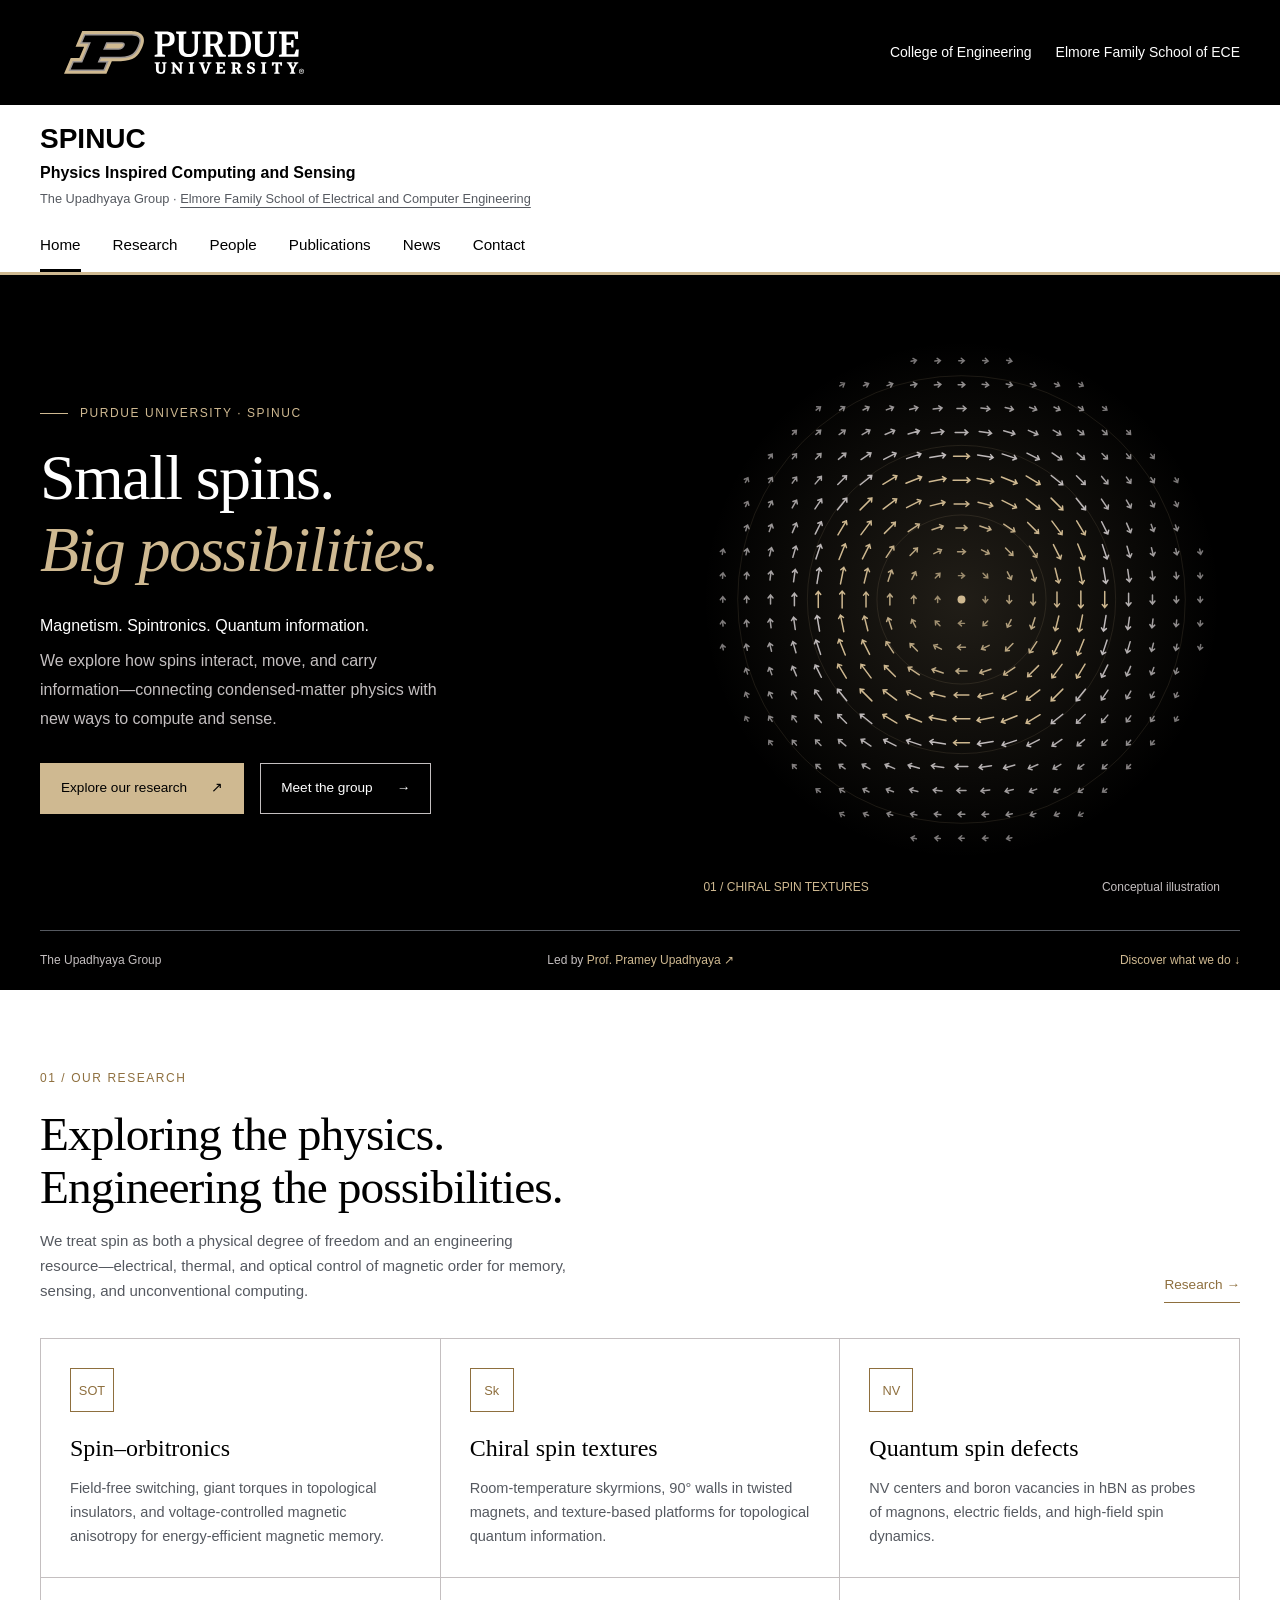
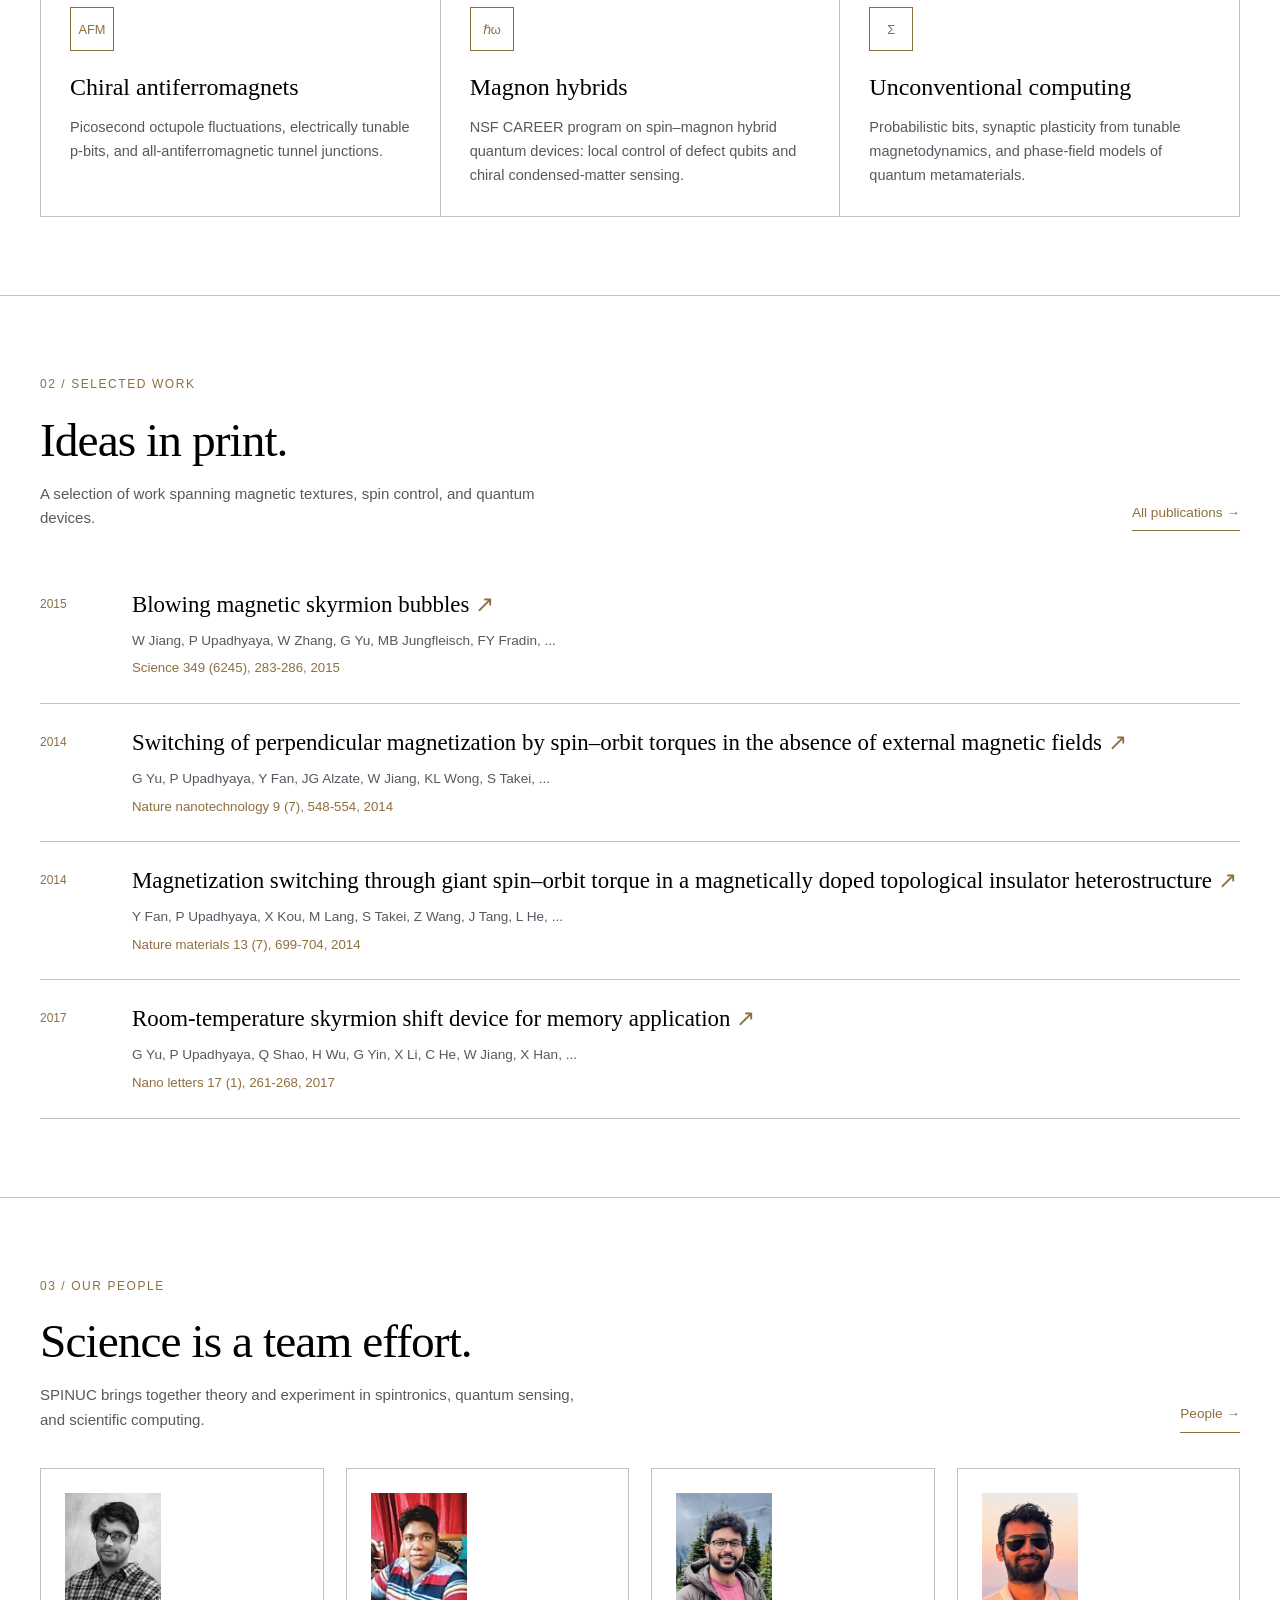
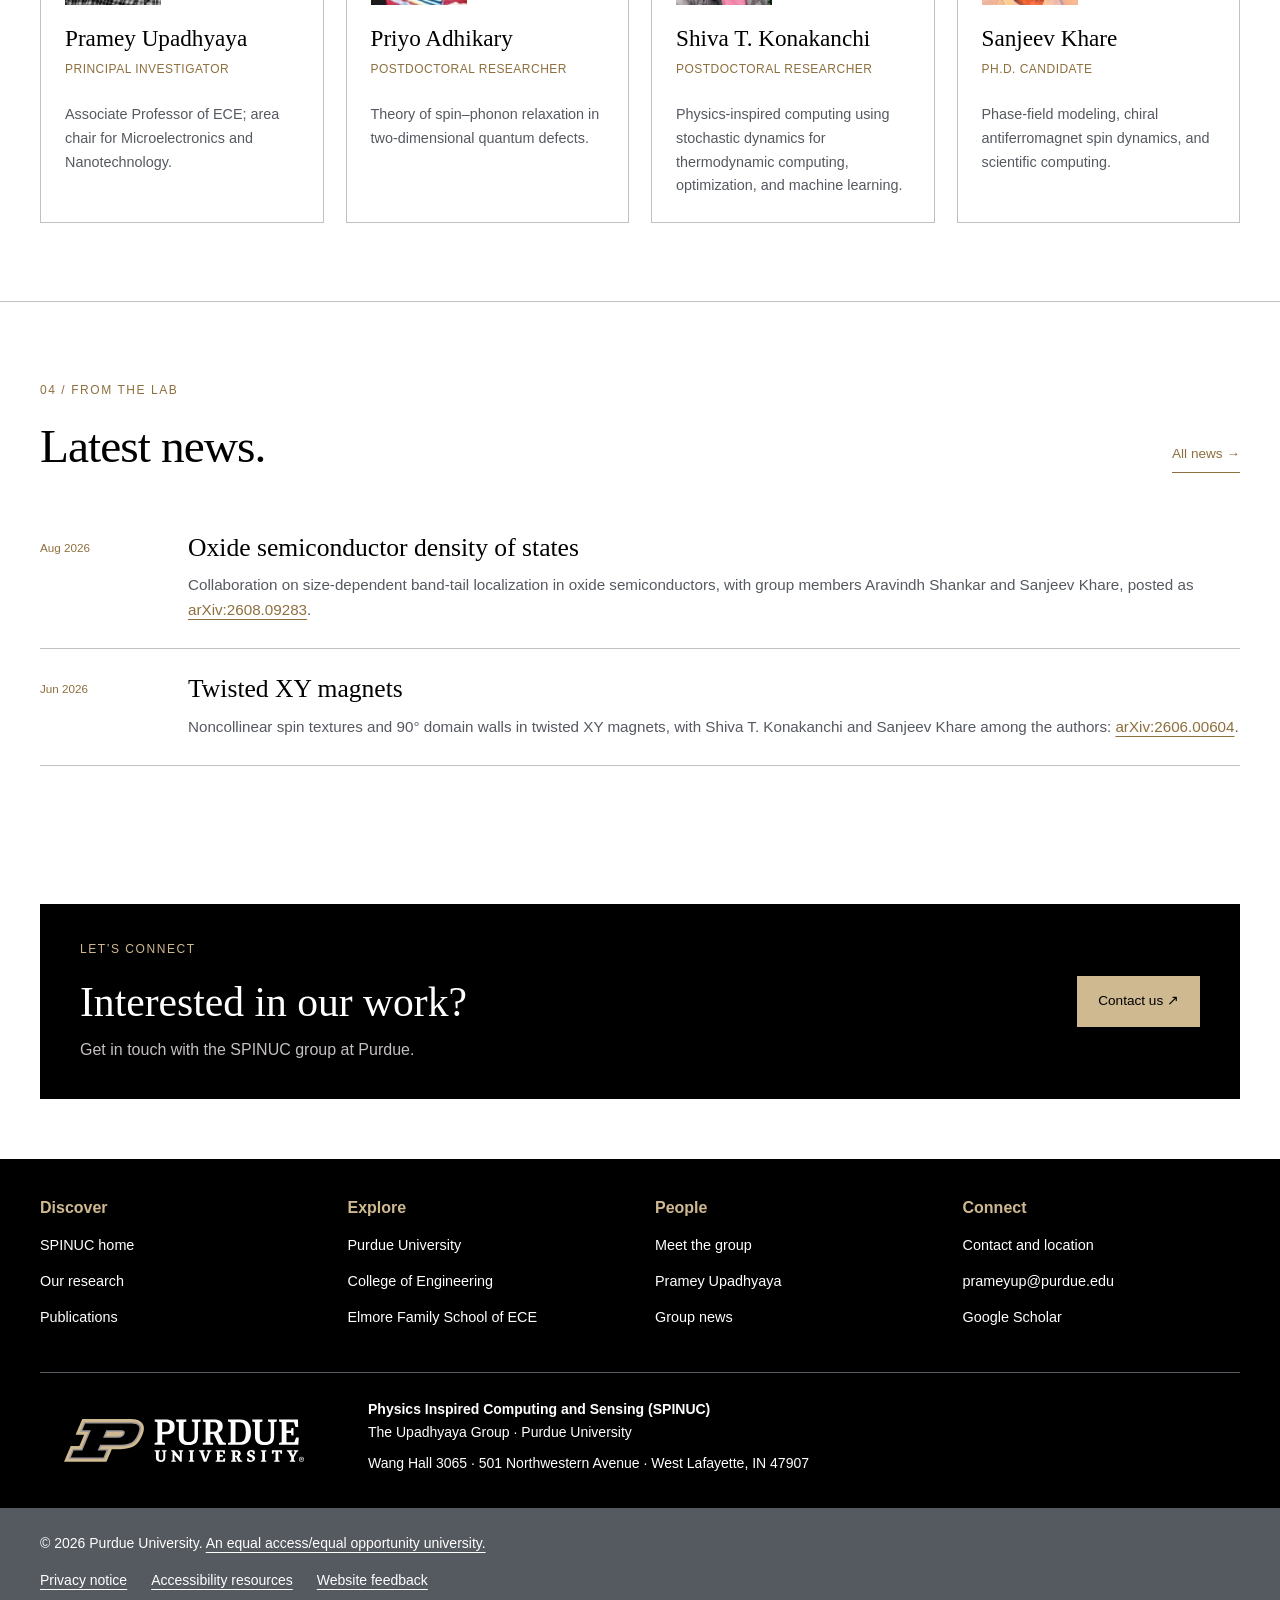
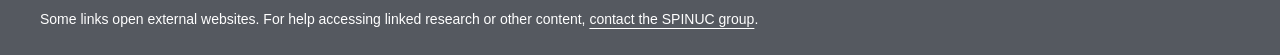
==== commit 2e508737: "Update Shiva Konakanchi profile with approved 2026 headshot, Purdue physics degree, research biograp" ====
--- a/index.html
+++ b/index.html
@@ -3,6 +3,7 @@
 <head>
   <meta charset="UTF-8">
   <meta name="viewport" content="width=device-width, initial-scale=1">
+  <meta name="robots" content="noindex">
   <title>Physics Inspired Computing and Sensing (SPINUC) | Purdue University</title>
   <meta name="description" content="Physics Inspired Computing and Sensing (SPINUC), the research group of Prof. Pramey Upadhyaya at Purdue University: magnetism, spintronics, computing, and sensing.">
   <link rel="icon" href="assets/img/favicon.ico">
@@ -109,10 +110,10 @@
             <p>Theory of spin–phonon relaxation in two-dimensional quantum defects.</p>
           </article>
           <article class="person">
-            <div class="avatar"><img src="assets/img/people/shiva-konakanchi.jpg" alt="Shiva T. Konakanchi" loading="lazy" width="320" height="320"></div>
+            <div class="avatar"><img src="assets/img/people/shiva-konakanchi-2026.jpg" alt="Shiva T. Konakanchi" loading="lazy" width="480" height="560"></div>
             <h3>Shiva T. Konakanchi</h3>
             <div class="role">Postdoctoral researcher</div>
-            <p>Chiral spin textures, skyrmion–Majorana platforms, and octupole p-bits.</p>
+            <p>Physics-inspired computing using stochastic dynamics for thermodynamic computing, optimization, and machine learning.</p>
           </article>
           <article class="person">
             <div class="avatar"><img src="assets/img/people/sanjeev-khare.jpg" alt="Sanjeev Khare" loading="lazy" width="320" height="320"></div>
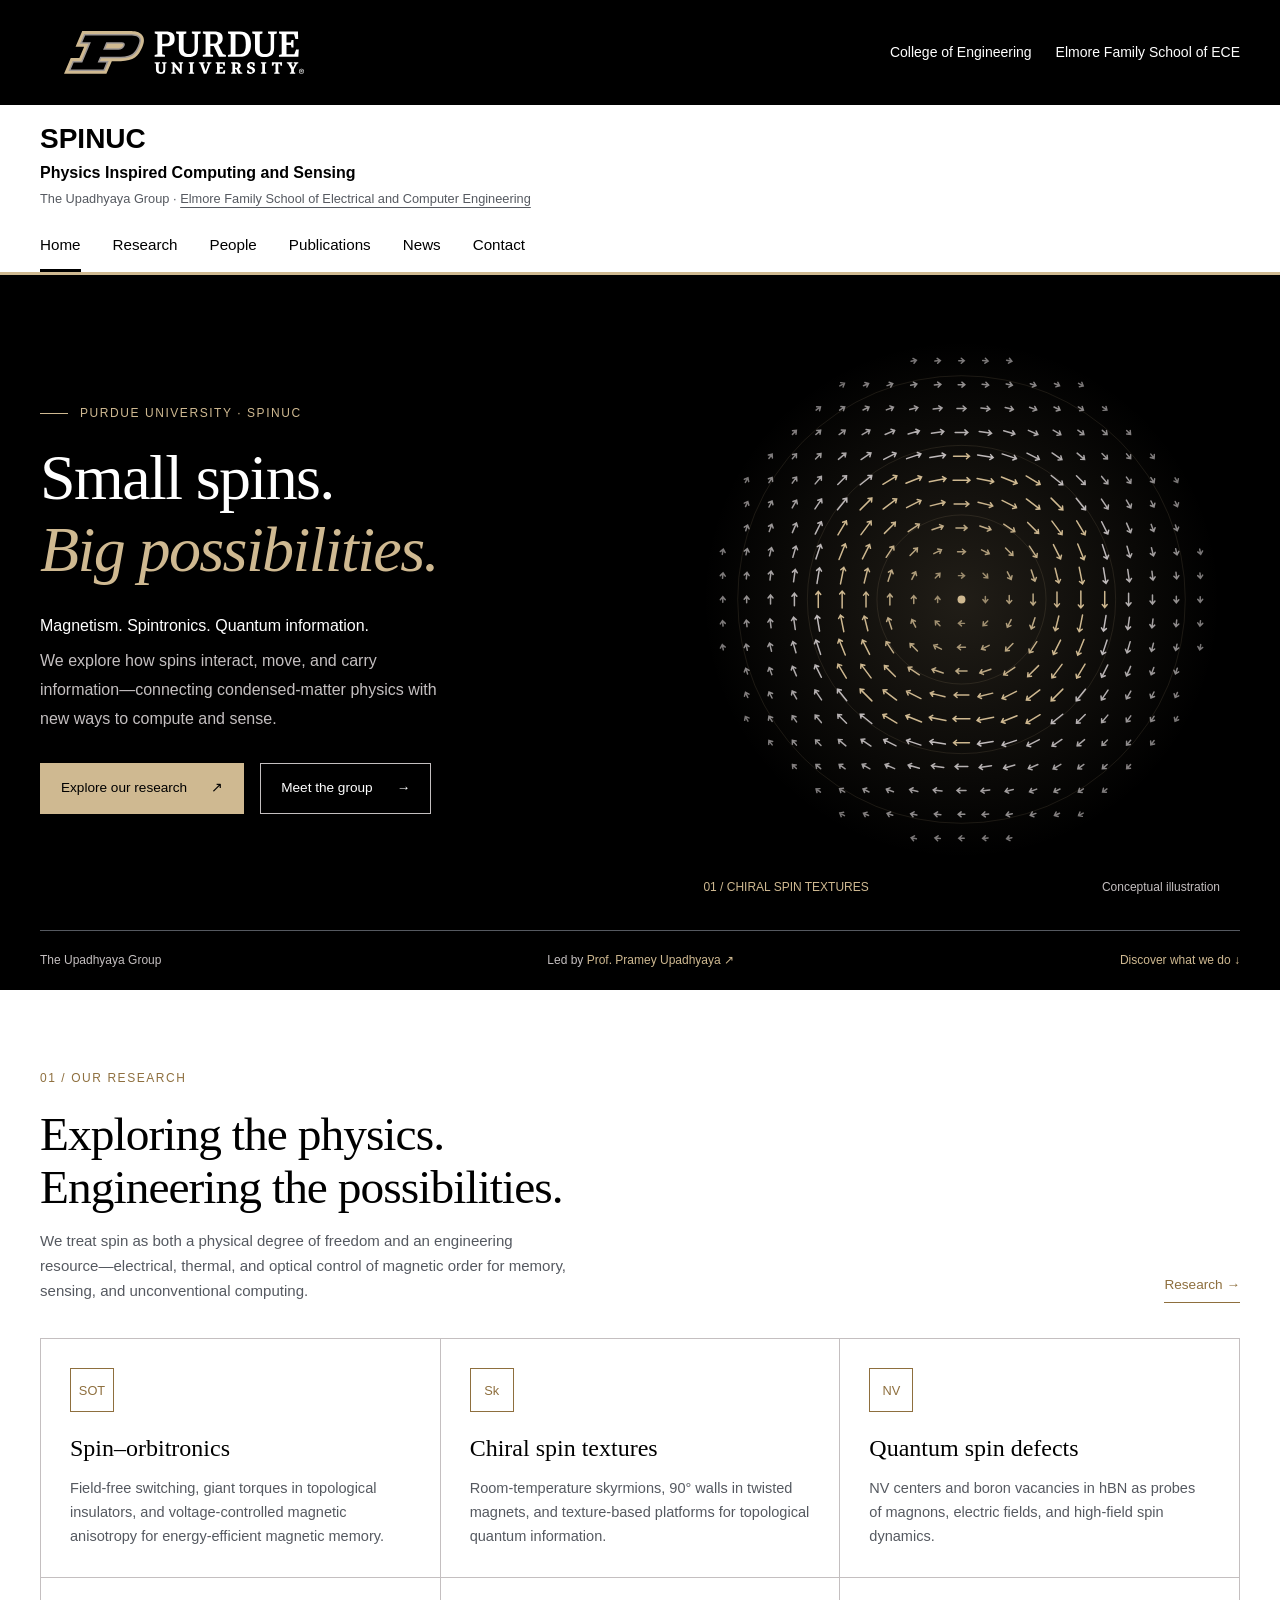
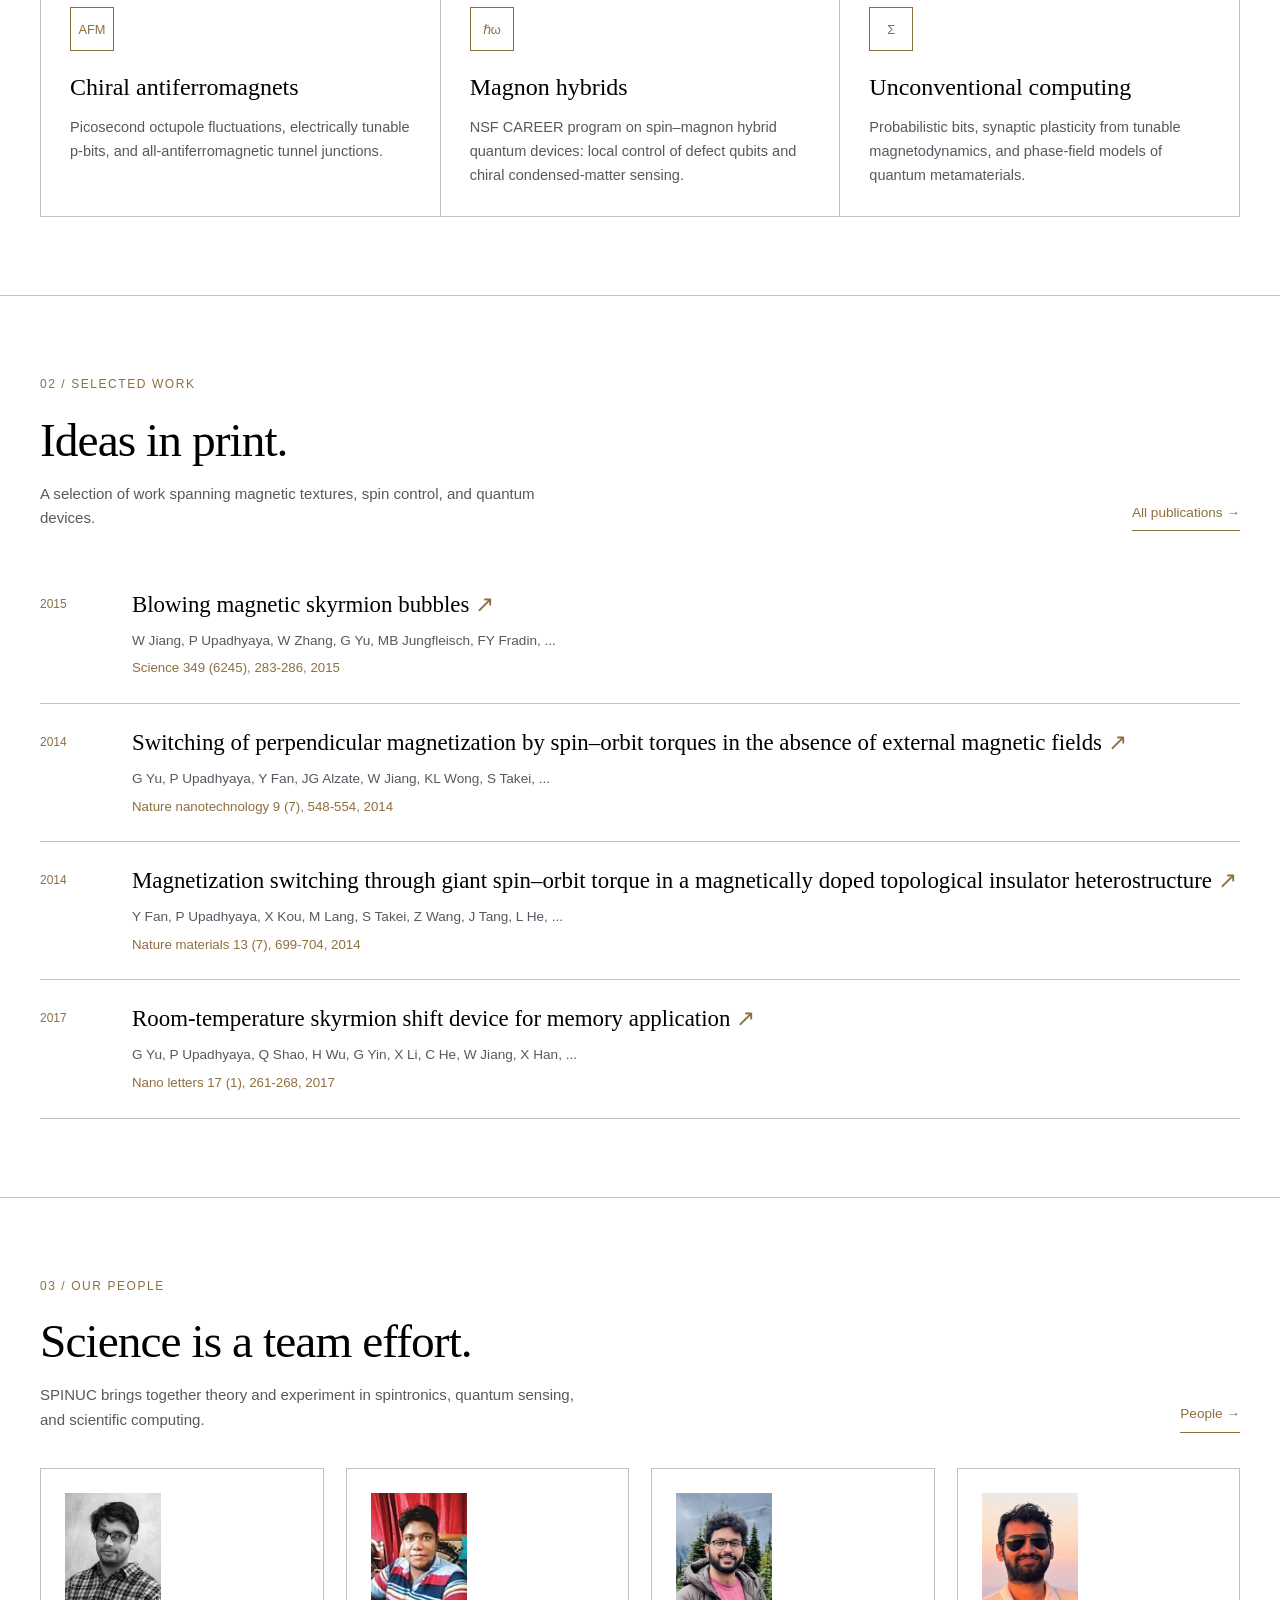
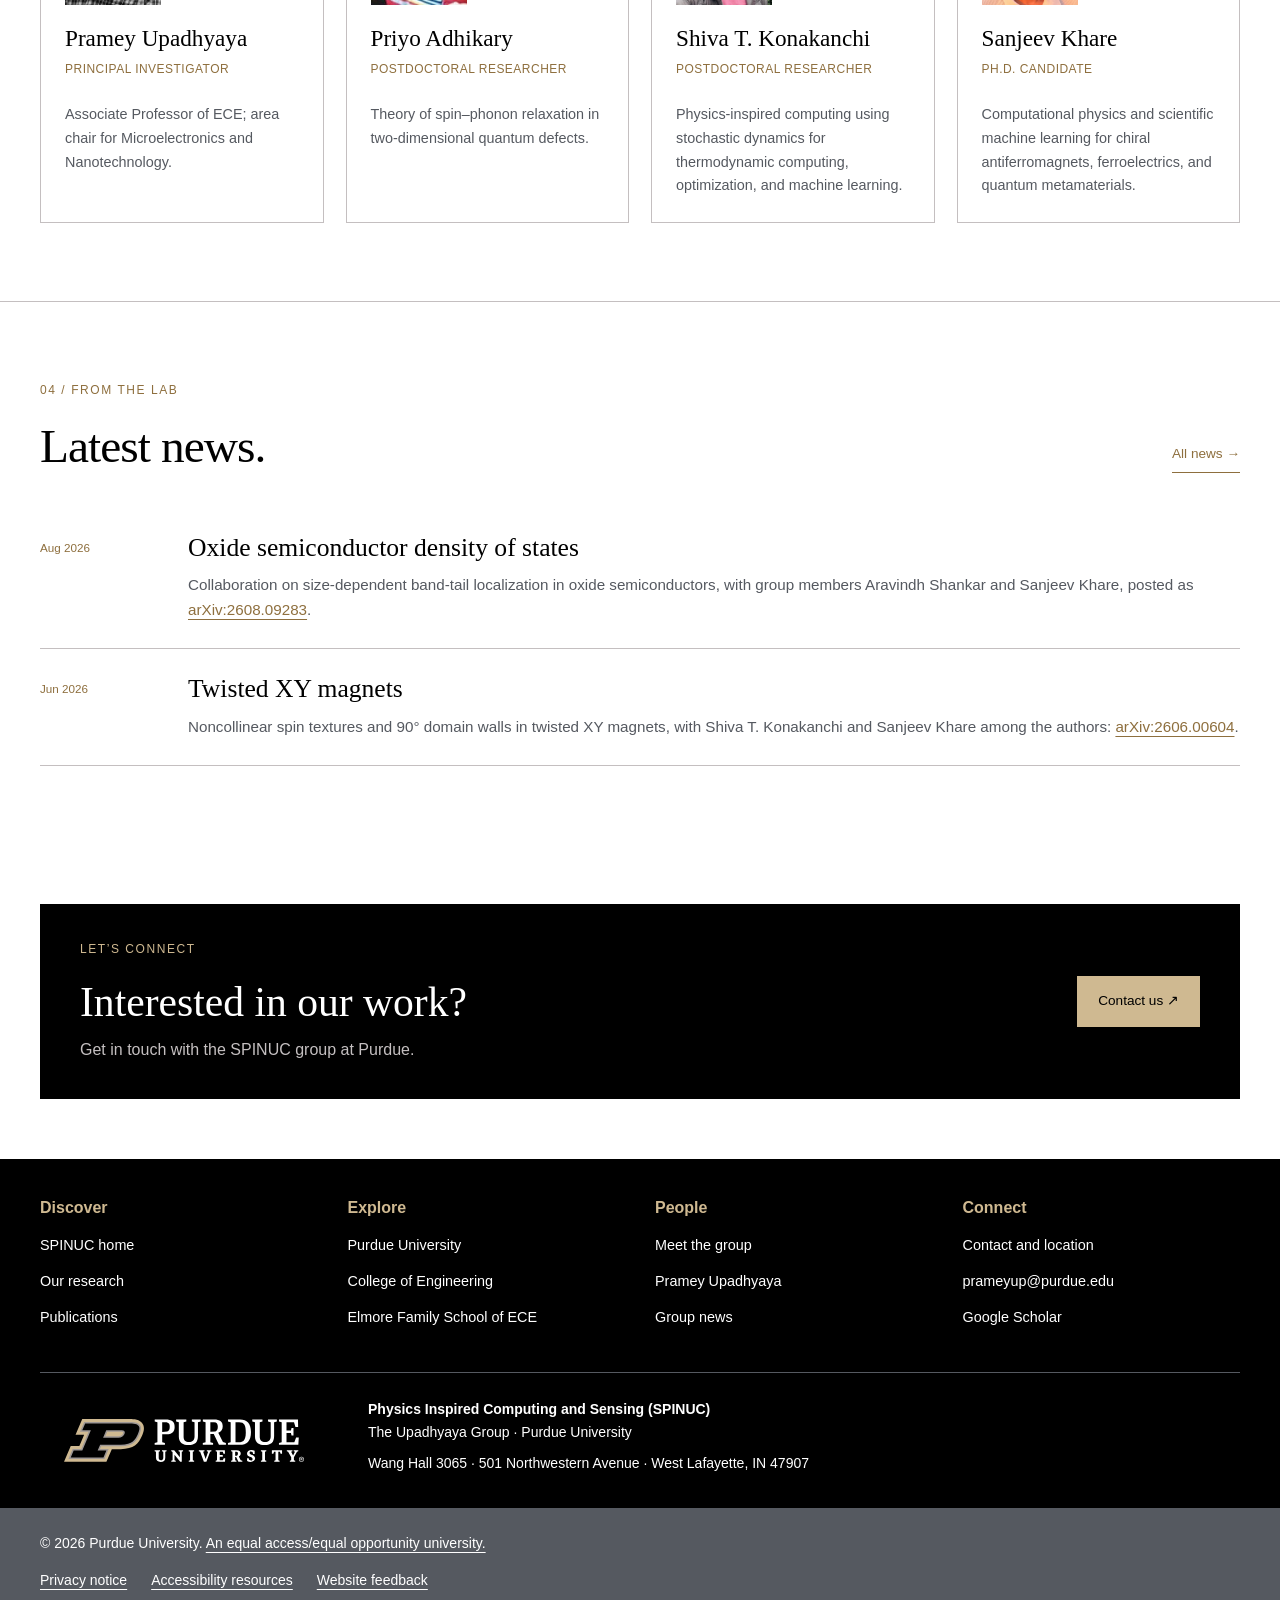
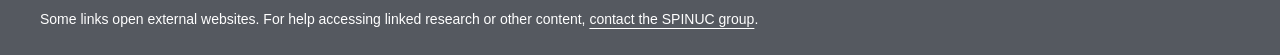
==== commit a41e00fa: "Expand Sanjeev Khare research biography from résumé and correct Aravindh to PhD candidate Describe c" ====
--- a/index.html
+++ b/index.html
@@ -119,7 +119,7 @@
             <div class="avatar"><img src="assets/img/people/sanjeev-khare.jpg" alt="Sanjeev Khare" loading="lazy" width="320" height="320"></div>
             <h3>Sanjeev Khare</h3>
             <div class="role">Ph.D. candidate</div>
-            <p>Phase-field modeling, chiral antiferromagnet spin dynamics, and scientific computing.</p>
+            <p>Computational physics and scientific machine learning for chiral antiferromagnets, ferroelectrics, and quantum metamaterials.</p>
           </article>
         </div>
       </div>
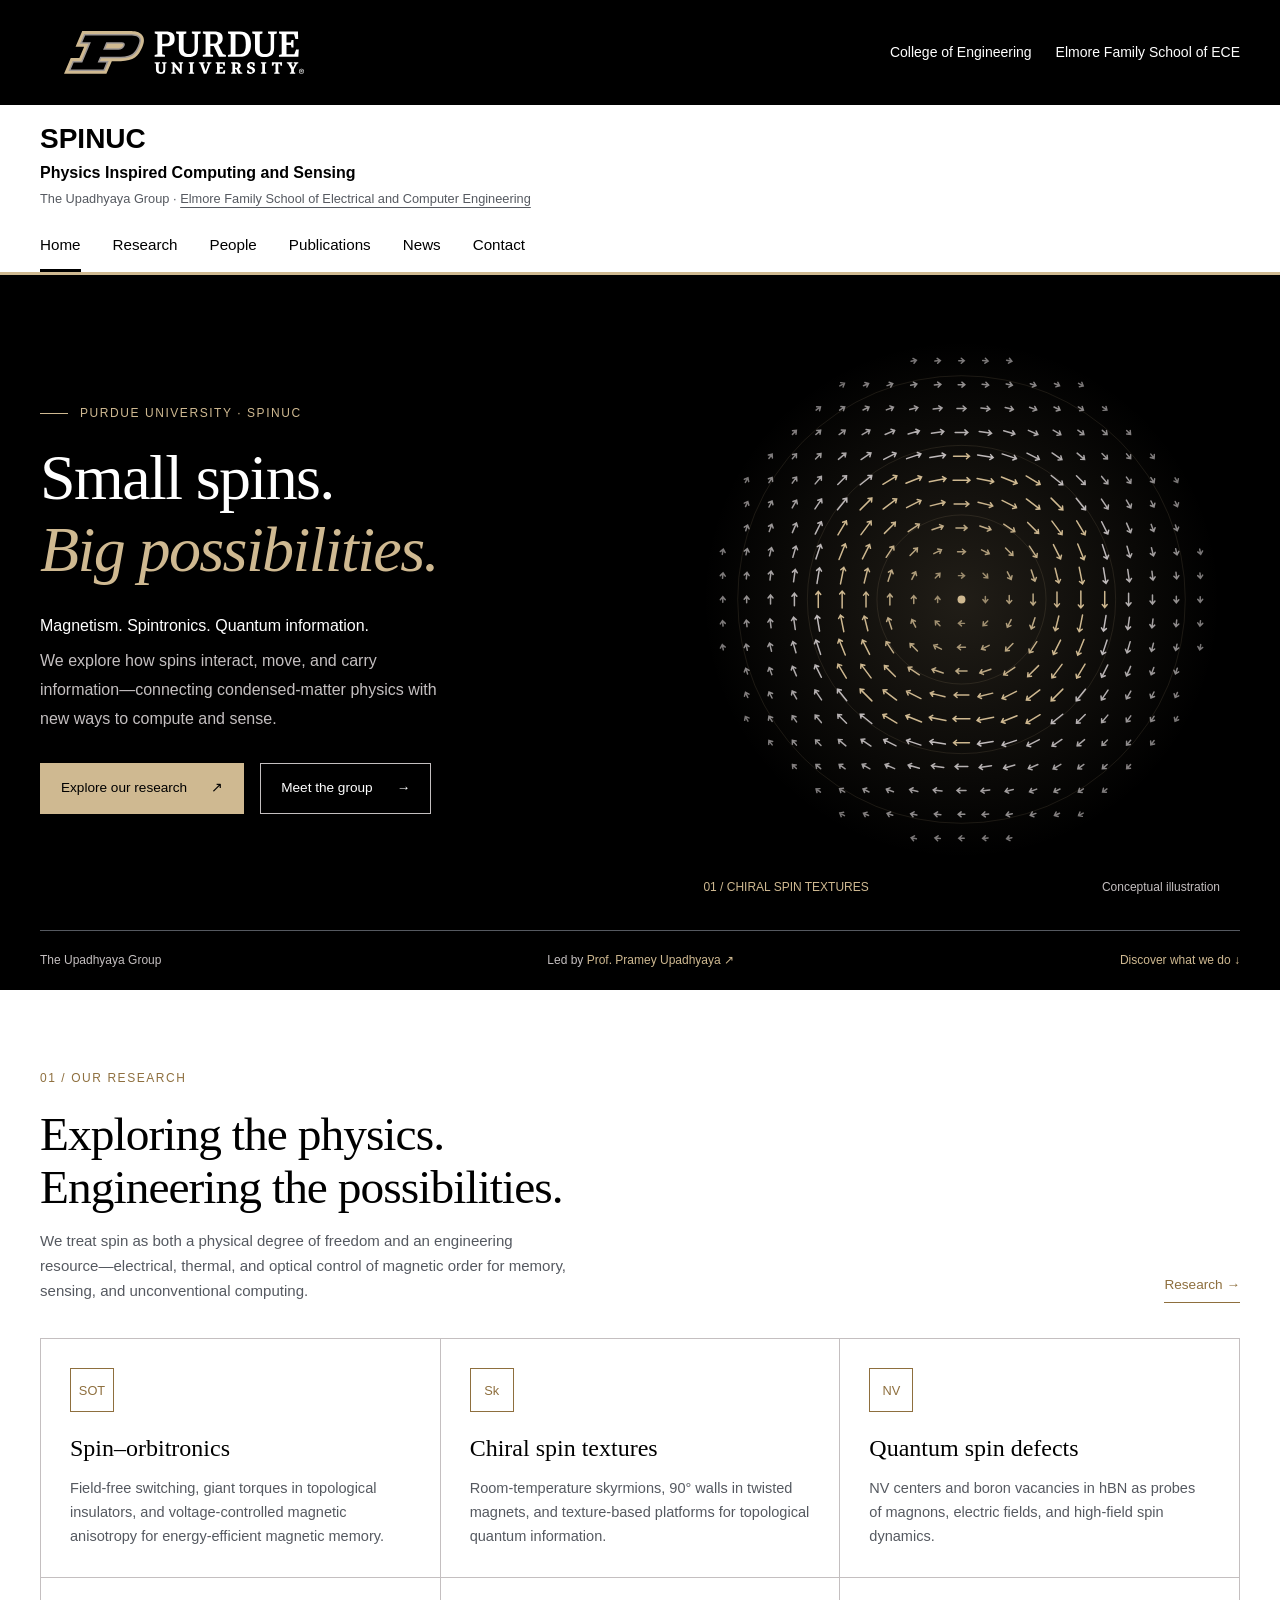
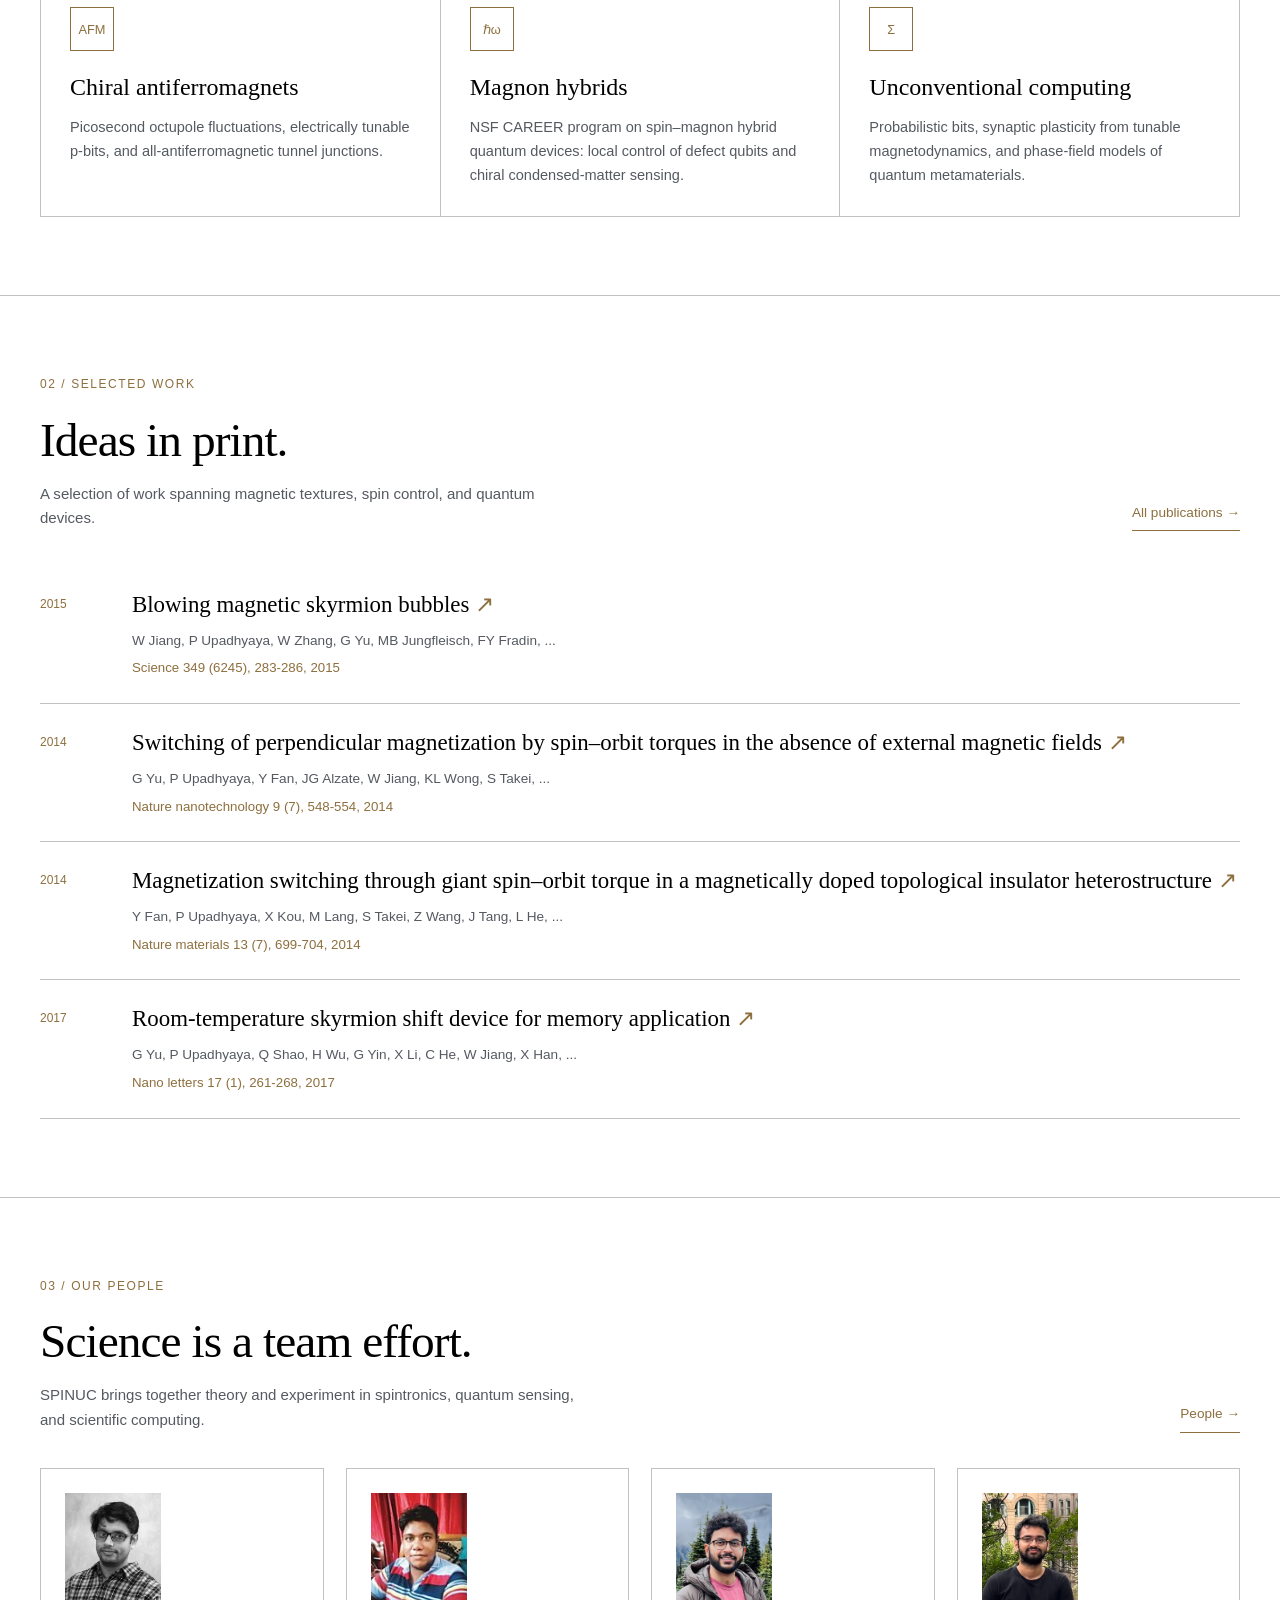
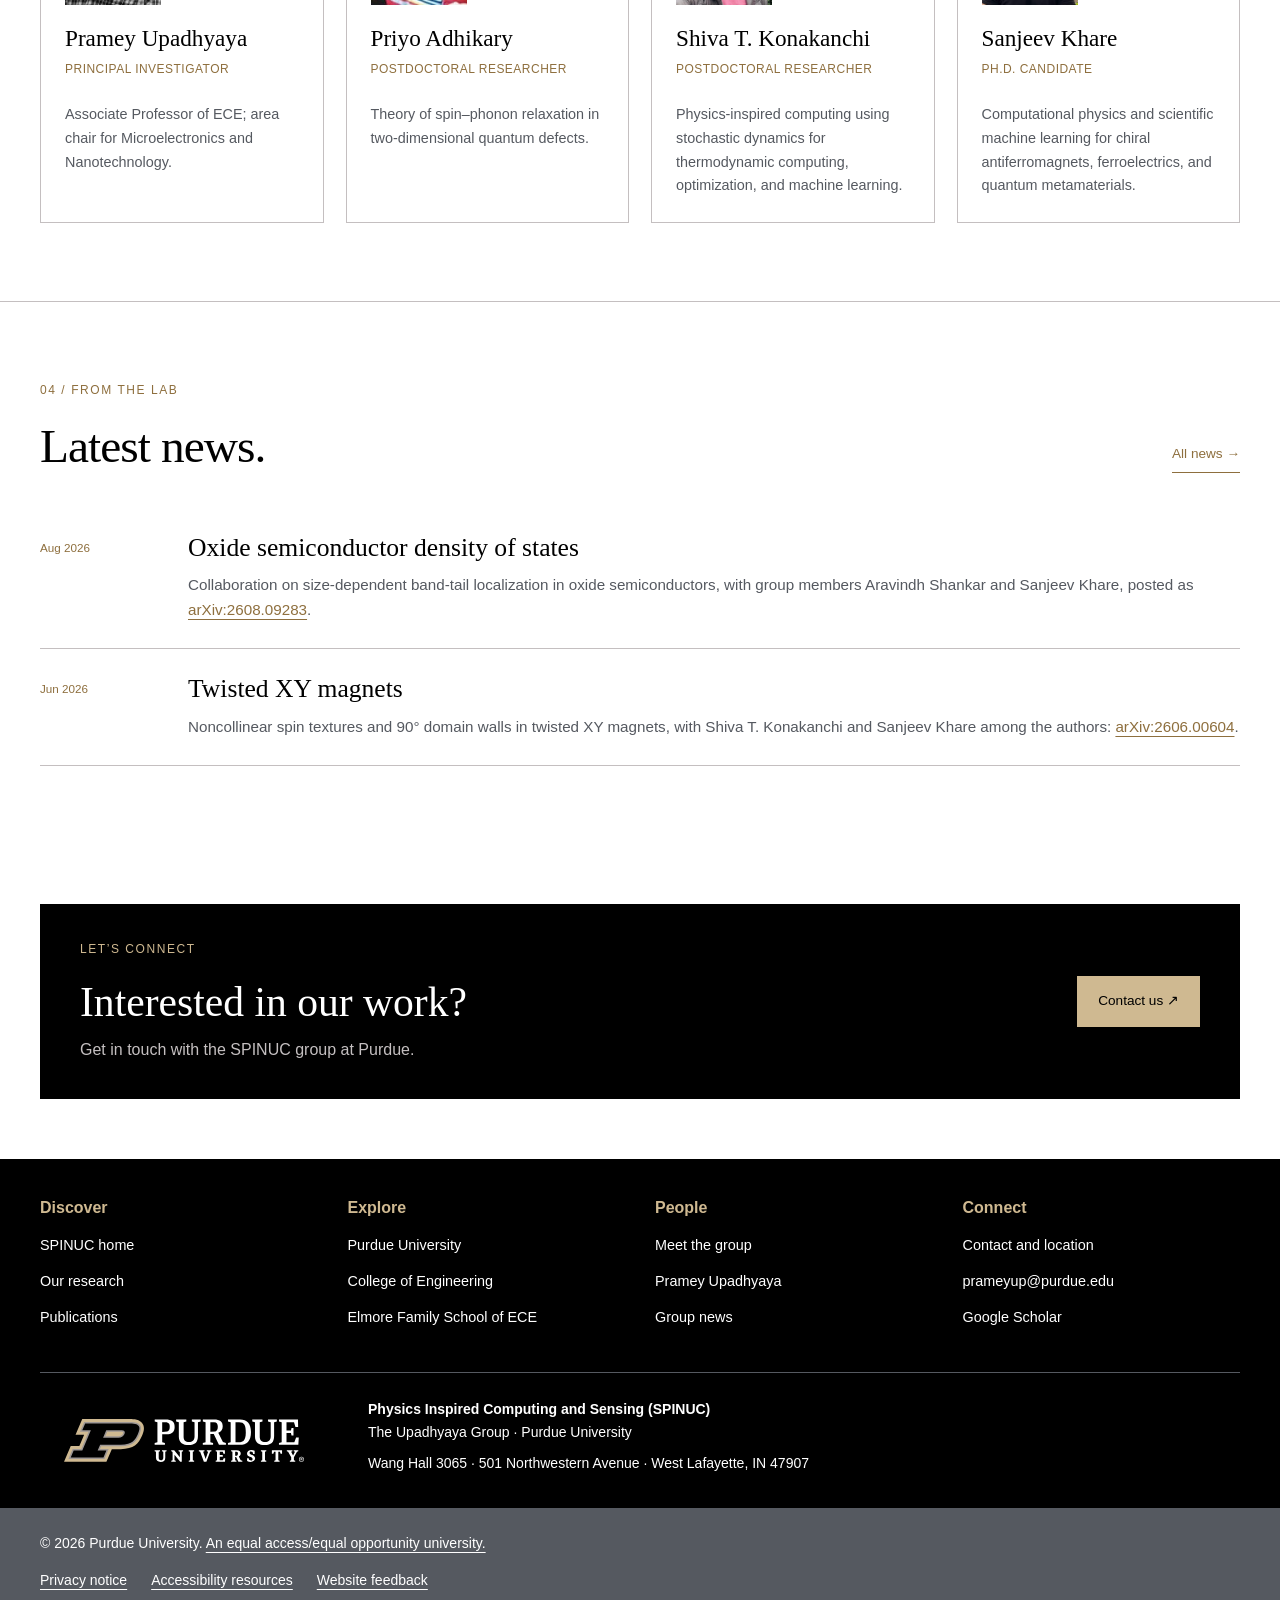
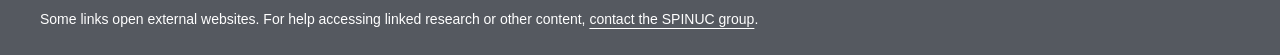
==== commit a37540f2: "Replace Sanjeev Khare portrait with supplied October 2026 photo on homepage and People page Preserve" ====
--- a/index.html
+++ b/index.html
@@ -116,7 +116,7 @@
             <p>Physics-inspired computing using stochastic dynamics for thermodynamic computing, optimization, and machine learning.</p>
           </article>
           <article class="person">
-            <div class="avatar"><img src="assets/img/people/sanjeev-khare.jpg" alt="Sanjeev Khare" loading="lazy" width="320" height="320"></div>
+            <div class="avatar"><img src="assets/img/people/sanjeev-khare-2026.jpg" alt="Sanjeev Khare" loading="lazy" width="281" height="279"></div>
             <h3>Sanjeev Khare</h3>
             <div class="role">Ph.D. candidate</div>
             <p>Computational physics and scientific machine learning for chiral antiferromagnets, ferroelectrics, and quantum metamaterials.</p>
